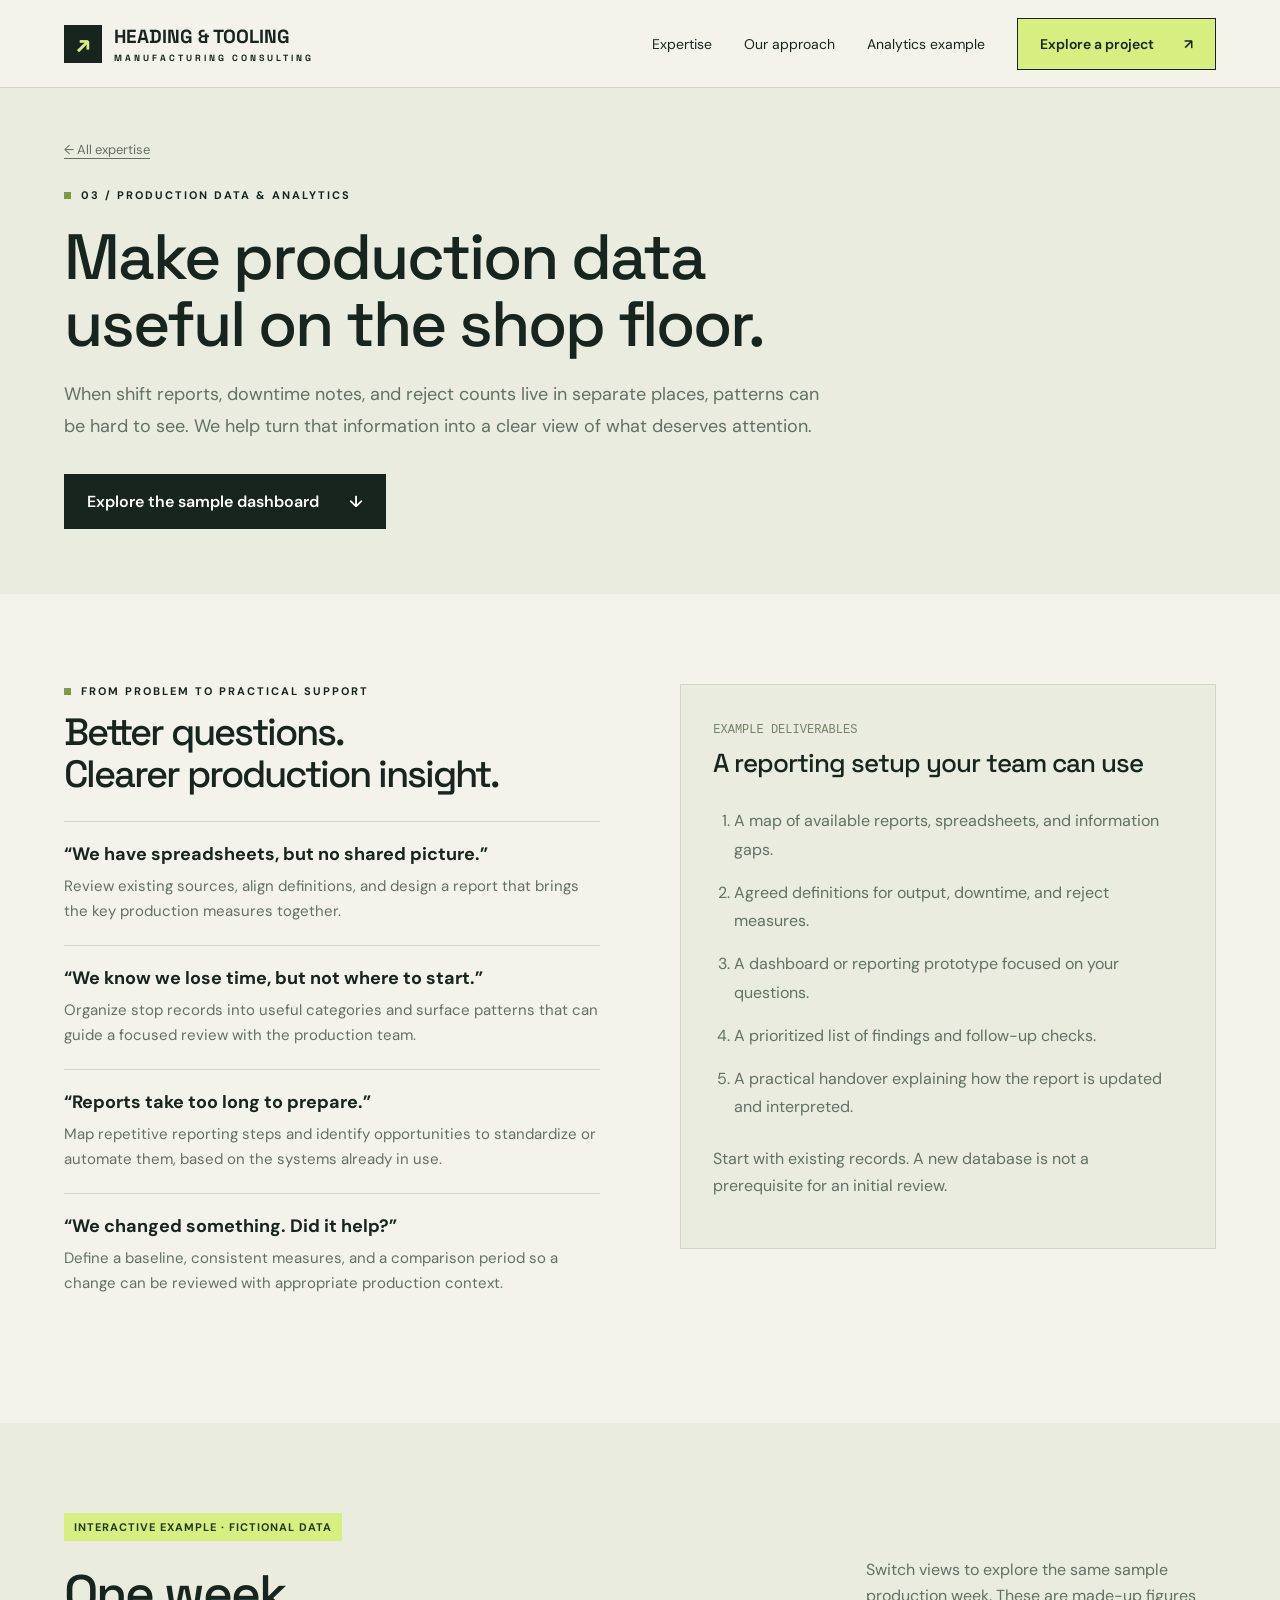
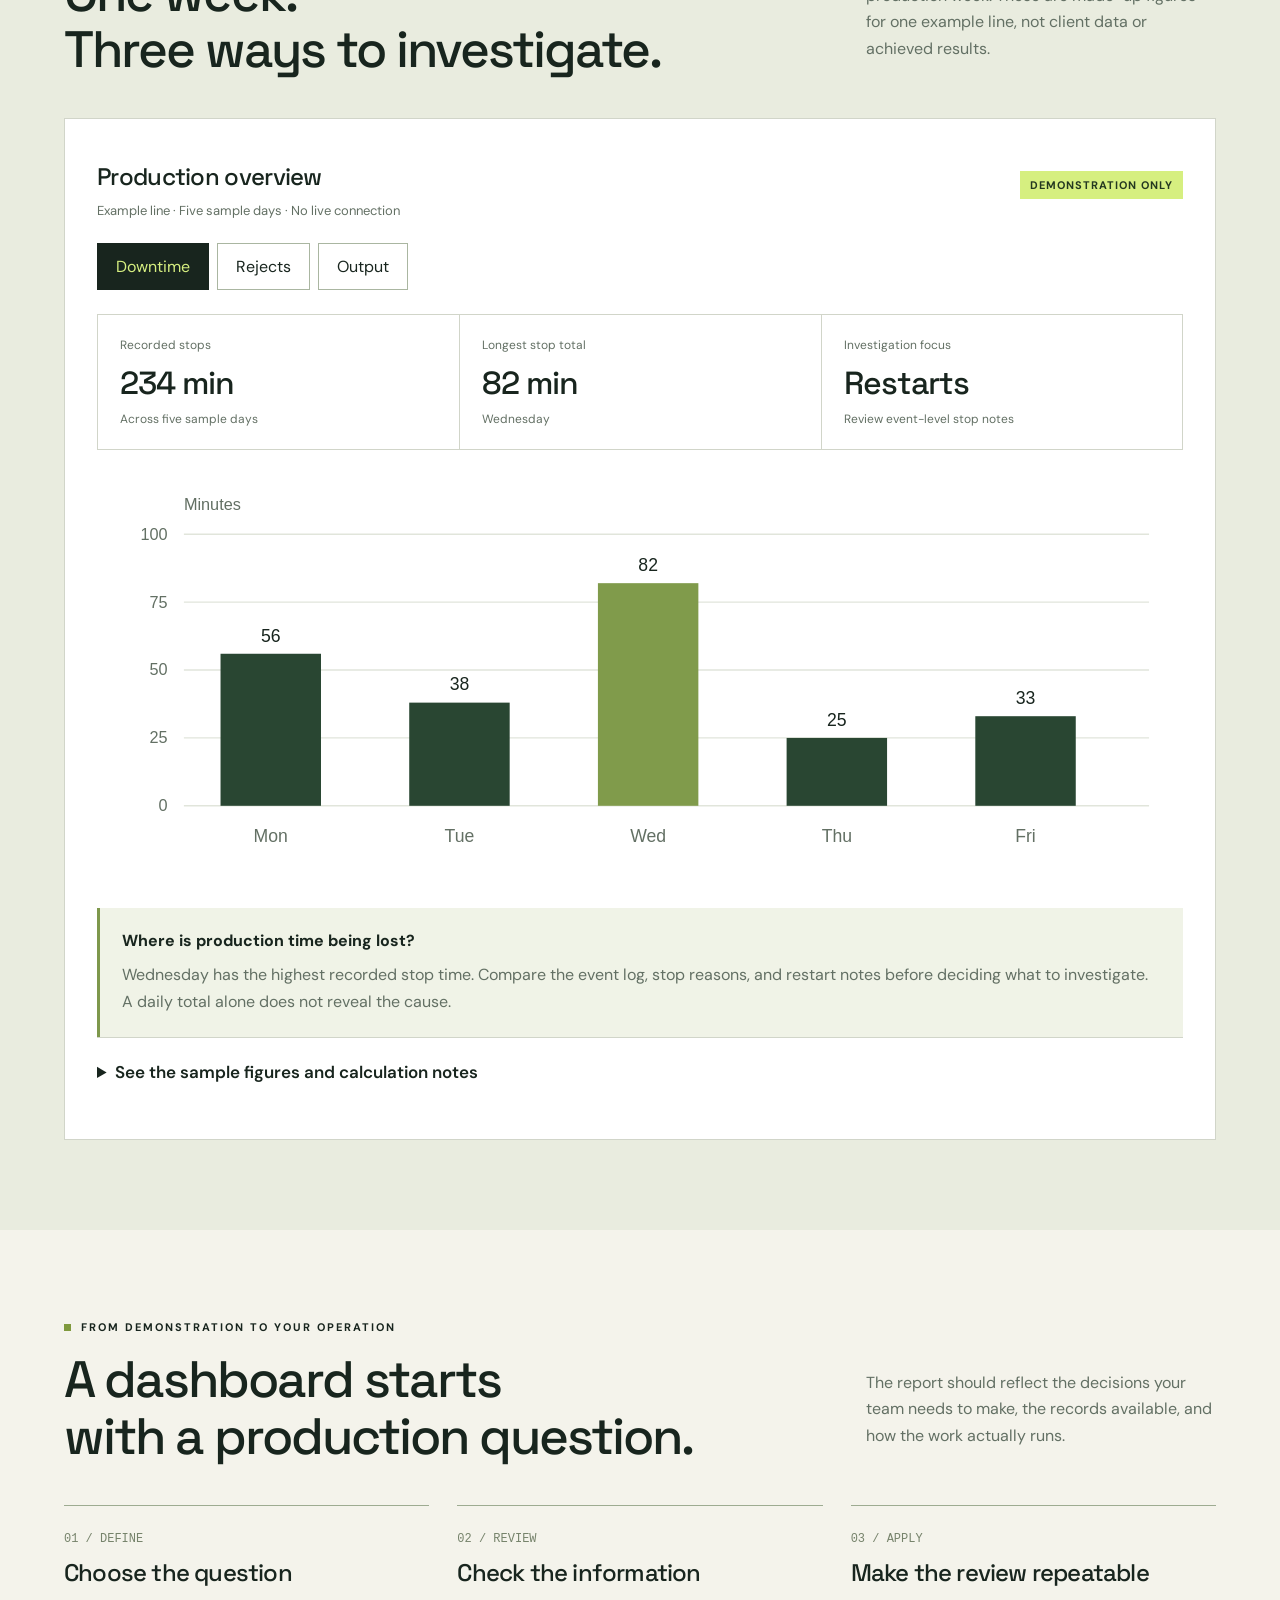
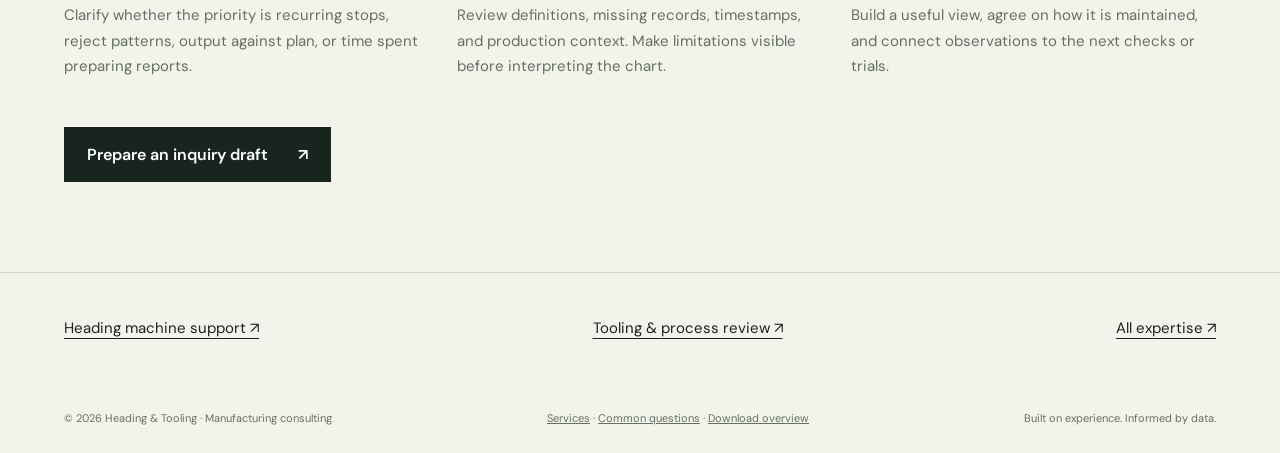
==== data-analytics.html @ 06cad533 "Expand marketing site with service pages and illustrative analytics dashboard" ====
<!doctype html>
<html lang="en"><head><meta charset="utf-8"><meta name="viewport" content="width=device-width, initial-scale=1">
<title>Production data & analytics | Heading &amp; Tooling</title><meta name="description" content="See how downtime, rejects, and production output can become clearer investigation priorities. Explore a fictional interactive dashboard.">
<link rel="canonical" href="https://andmedina.github.io/heading-tooling-consulting/data-analytics.html"><meta property="og:type" content="website"><meta property="og:title" content="Production data & analytics | Heading &amp; Tooling"><meta property="og:description" content="See how downtime, rejects, and production output can become clearer investigation priorities. Explore a fictional interactive dashboard."><meta property="og:url" content="https://andmedina.github.io/heading-tooling-consulting/data-analytics.html"><meta property="og:image" content="https://andmedina.github.io/heading-tooling-consulting/assets/share-card.png"><meta property="og:image:width" content="1200"><meta property="og:image:height" content="630"><meta property="og:image:alt" content="Heading and Tooling: manufacturing consulting for fastener production"><meta name="twitter:card" content="summary_large_image"><meta name="theme-color" content="#18251e"><link rel="icon" type="image/svg+xml" href="assets/favicon.svg"><link rel="stylesheet" href="assets/site.css"></head><body><a class="skip-link" href="#main">Skip to content</a><header><a class="brand" href="index.html" aria-label="Heading and Tooling home"><span class="mark" aria-hidden="true">↗</span><span>HEADING &amp; TOOLING<span style="display:block;font-size:9px;letter-spacing:3px;margin-top:3px">MANUFACTURING CONSULTING</span></span></a><nav aria-label="Main navigation"><a href="index.html#services">Expertise</a><a href="index.html#approach">Our approach</a><a href="data-analytics.html">Analytics example</a><a class="button" href="index.html#contact">Explore a project <span aria-hidden="true">↗</span></a></nav></header><main id="main"><div class="detail-hero"><a class="breadcrumb" href="index.html#services">← All expertise</a><div class="eyebrow">03 / Production data &amp; analytics</div><h1>Make production data<br>useful on the shop floor.</h1><p class="lead">When shift reports, downtime notes, and reject counts live in separate places, patterns can be hard to see. We help turn that information into a clear view of what deserves attention.</p><a class="button dark" href="#dashboard">Explore the sample dashboard <span aria-hidden="true">↓</span></a></div><section><div class="detail-grid"><div><div class="eyebrow">From problem to practical support</div><h2>Better questions.<br>Clearer production insight.</h2><ul class="problem-list"><li><strong>“We have spreadsheets, but no shared picture.”</strong><span>Review existing sources, align definitions, and design a report that brings the key production measures together.</span></li><li><strong>“We know we lose time, but not where to start.”</strong><span>Organize stop records into useful categories and surface patterns that can guide a focused review with the production team.</span></li><li><strong>“Reports take too long to prepare.”</strong><span>Map repetitive reporting steps and identify opportunities to standardize or automate them, based on the systems already in use.</span></li><li><strong>“We changed something. Did it help?”</strong><span>Define a baseline, consistent measures, and a comparison period so a change can be reviewed with appropriate production context.</span></li></ul></div><aside class="deliverable"><span class="num">EXAMPLE DELIVERABLES</span><h3>A reporting setup your team can use</h3><ol><li>A map of available reports, spreadsheets, and information gaps.</li><li>Agreed definitions for output, downtime, and reject measures.</li><li>A dashboard or reporting prototype focused on your questions.</li><li>A prioritized list of findings and follow-up checks.</li><li>A practical handover explaining how the report is updated and interpreted.</li></ol><p class="section-note">Start with existing records. A new database is not a prerequisite for an initial review.</p></aside></div></section><section class="example" id="dashboard"><span class="badge">Interactive example · Fictional data</span><div class="section-top"><div><h2>One week.<br>Three ways to investigate.</h2></div><p>Switch views to explore the same sample production week. These are made-up figures for one example line, not client data or achieved results.</p></div><div class="dashboard"><div class="dashboard-top"><div><h3>Production overview</h3><p>Example line · Five sample days · No live connection</p></div><span class="badge">Demonstration only</span></div><div class="metric-buttons" role="group" aria-label="Choose a production metric"><button id="button-downtime" aria-pressed="true" aria-controls="panel-downtime" data-metric="downtime">Downtime</button><button id="button-quality" aria-pressed="false" aria-controls="panel-quality" data-metric="quality">Rejects</button><button id="button-output" aria-pressed="false" aria-controls="panel-output" data-metric="output">Output</button></div><div id="panel-downtime" class="metric-panel" role="region" aria-labelledby="button-downtime" ><div class="metrics"><div class="metric"><span>Recorded stops</span><strong>234 min</strong><small>Across five sample days</small></div><div class="metric"><span>Longest stop total</span><strong>82 min</strong><small>Wednesday</small></div><div class="metric"><span>Investigation focus</span><strong>Restarts</strong><small>Review event-level stop notes</small></div></div><svg class="chart" viewBox="0 0 800 300" xmlns="http://www.w3.org/2000/svg" role="img" aria-label="Fictional daily downtime: Monday 56, Tuesday 38, Wednesday 82, Thursday 25, Friday 33 minutes."><title>Fictional daily downtime: Monday 56, Tuesday 38, Wednesday 82, Thursday 25, Friday 33 minutes.</title><path d="M64 240H775" stroke="#e1e5db"/><text x="52" y="244" text-anchor="end" font-family="Arial" font-size="12" fill="#637064">0</text><path d="M64 190H775" stroke="#e1e5db"/><text x="52" y="194" text-anchor="end" font-family="Arial" font-size="12" fill="#637064">25</text><path d="M64 140H775" stroke="#e1e5db"/><text x="52" y="144" text-anchor="end" font-family="Arial" font-size="12" fill="#637064">50</text><path d="M64 90H775" stroke="#e1e5db"/><text x="52" y="94" text-anchor="end" font-family="Arial" font-size="12" fill="#637064">75</text><path d="M64 40H775" stroke="#e1e5db"/><text x="52" y="44" text-anchor="end" font-family="Arial" font-size="12" fill="#637064">100</text><rect x="91" y="128.00" width="74" height="112.00" fill="#294632"/><text x="128" y="119.00" text-anchor="middle" font-family="Arial" font-size="13" fill="#18251e">56</text><text x="128" y="267" text-anchor="middle" font-family="Arial" font-size="13" fill="#637064">Mon</text><rect x="230" y="164.00" width="74" height="76.00" fill="#294632"/><text x="267" y="155.00" text-anchor="middle" font-family="Arial" font-size="13" fill="#18251e">38</text><text x="267" y="267" text-anchor="middle" font-family="Arial" font-size="13" fill="#637064">Tue</text><rect x="369" y="76.00" width="74" height="164.00" fill="#809b4b"/><text x="406" y="67.00" text-anchor="middle" font-family="Arial" font-size="13" fill="#18251e">82</text><text x="406" y="267" text-anchor="middle" font-family="Arial" font-size="13" fill="#637064">Wed</text><rect x="508" y="190.00" width="74" height="50.00" fill="#294632"/><text x="545" y="181.00" text-anchor="middle" font-family="Arial" font-size="13" fill="#18251e">25</text><text x="545" y="267" text-anchor="middle" font-family="Arial" font-size="13" fill="#637064">Thu</text><rect x="647" y="174.00" width="74" height="66.00" fill="#294632"/><text x="684" y="165.00" text-anchor="middle" font-family="Arial" font-size="13" fill="#18251e">33</text><text x="684" y="267" text-anchor="middle" font-family="Arial" font-size="13" fill="#637064">Fri</text><text x="64" y="22" font-family="Arial" font-size="12" fill="#637064">Minutes</text></svg><div class="insight"><h4>Where is production time being lost?</h4><p>Wednesday has the highest recorded stop time. Compare the event log, stop reasons, and restart notes before deciding what to investigate. A daily total alone does not reveal the cause.</p></div></div><div id="panel-quality" class="metric-panel" role="region" aria-labelledby="button-quality" hidden><div class="metrics"><div class="metric"><span>Rejected units</span><strong>1,917</strong><small>Out of 108,600 produced</small></div><div class="metric"><span>Overall rejection rate</span><strong>1.77%</strong><small>Rejected units ÷ produced units</small></div><div class="metric"><span>Highest daily rate</span><strong>3.0%</strong><small>Wednesday</small></div></div><svg class="chart" viewBox="0 0 800 300" xmlns="http://www.w3.org/2000/svg" role="img" aria-label="Fictional daily rejection rates: Monday 2.0%, Tuesday 1.5%, Wednesday 3.0%, Thursday 1.0%, Friday 1.5%."><title>Fictional daily rejection rates: Monday 2.0%, Tuesday 1.5%, Wednesday 3.0%, Thursday 1.0%, Friday 1.5%.</title><path d="M64 240H775" stroke="#e1e5db"/><text x="52" y="244" text-anchor="end" font-family="Arial" font-size="12" fill="#637064">0</text><path d="M64 190H775" stroke="#e1e5db"/><text x="52" y="194" text-anchor="end" font-family="Arial" font-size="12" fill="#637064">1</text><path d="M64 140H775" stroke="#e1e5db"/><text x="52" y="144" text-anchor="end" font-family="Arial" font-size="12" fill="#637064">2</text><path d="M64 90H775" stroke="#e1e5db"/><text x="52" y="94" text-anchor="end" font-family="Arial" font-size="12" fill="#637064">3</text><path d="M64 40H775" stroke="#e1e5db"/><text x="52" y="44" text-anchor="end" font-family="Arial" font-size="12" fill="#637064">4</text><rect x="91" y="140.00" width="74" height="100.00" fill="#294632"/><text x="128" y="131.00" text-anchor="middle" font-family="Arial" font-size="13" fill="#18251e">2.0%</text><text x="128" y="267" text-anchor="middle" font-family="Arial" font-size="13" fill="#637064">Mon</text><rect x="230" y="165.11" width="74" height="74.89" fill="#294632"/><text x="267" y="156.11" text-anchor="middle" font-family="Arial" font-size="13" fill="#18251e">1.5%</text><text x="267" y="267" text-anchor="middle" font-family="Arial" font-size="13" fill="#637064">Tue</text><rect x="369" y="90.00" width="74" height="150.00" fill="#809b4b"/><text x="406" y="81.00" text-anchor="middle" font-family="Arial" font-size="13" fill="#18251e">3.0%</text><text x="406" y="267" text-anchor="middle" font-family="Arial" font-size="13" fill="#637064">Wed</text><rect x="508" y="190.00" width="74" height="50.00" fill="#294632"/><text x="545" y="181.00" text-anchor="middle" font-family="Arial" font-size="13" fill="#18251e">1.0%</text><text x="545" y="267" text-anchor="middle" font-family="Arial" font-size="13" fill="#637064">Thu</text><rect x="647" y="164.89" width="74" height="75.11" fill="#294632"/><text x="684" y="155.89" text-anchor="middle" font-family="Arial" font-size="13" fill="#18251e">1.5%</text><text x="684" y="267" text-anchor="middle" font-family="Arial" font-size="13" fill="#637064">Fri</text><text x="64" y="22" font-family="Arial" font-size="12" fill="#637064">%</text></svg><div class="insight"><h4>Which runs need a closer quality review?</h4><p>The highest rejection rate occurs on the same sample day as the longest stops. That is a useful investigation lead, not proof that one caused the other. Check part mix, defect categories, and inspection consistency.</p></div></div><div id="panel-output" class="metric-panel" role="region" aria-labelledby="button-output" hidden><div class="metrics"><div class="metric"><span>Produced units</span><strong>108,600</strong><small>Includes rejected units</small></div><div class="metric"><span>Plan attainment</span><strong>90.5%</strong><small>Against 120,000 planned units</small></div><div class="metric"><span>Gap to plan</span><strong>11,400</strong><small>Units below the sample plan</small></div></div><svg class="chart" viewBox="0 0 800 300" xmlns="http://www.w3.org/2000/svg" role="img" aria-label="Fictional daily production compared with a daily plan of 24000 units."><title>Fictional daily production compared with a daily plan of 24000 units.</title><path d="M64 240H775" stroke="#e1e5db"/><text x="52" y="244" text-anchor="end" font-family="Arial" font-size="12" fill="#637064">0k</text><path d="M64 190H775" stroke="#e1e5db"/><text x="52" y="194" text-anchor="end" font-family="Arial" font-size="12" fill="#637064">7.5k</text><path d="M64 140H775" stroke="#e1e5db"/><text x="52" y="144" text-anchor="end" font-family="Arial" font-size="12" fill="#637064">15k</text><path d="M64 90H775" stroke="#e1e5db"/><text x="52" y="94" text-anchor="end" font-family="Arial" font-size="12" fill="#637064">22.5k</text><path d="M64 40H775" stroke="#e1e5db"/><text x="52" y="44" text-anchor="end" font-family="Arial" font-size="12" fill="#637064">30k</text><rect x="91" y="98.67" width="74" height="141.33" fill="#294632"/><text x="128" y="89.67" text-anchor="middle" font-family="Arial" font-size="13" fill="#18251e">21,200</text><text x="128" y="267" text-anchor="middle" font-family="Arial" font-size="13" fill="#637064">Mon</text><rect x="230" y="92.67" width="74" height="147.33" fill="#294632"/><text x="267" y="83.67" text-anchor="middle" font-family="Arial" font-size="13" fill="#18251e">22,100</text><text x="267" y="267" text-anchor="middle" font-family="Arial" font-size="13" fill="#637064">Tue</text><rect x="369" y="108.00" width="74" height="132.00" fill="#809b4b"/><text x="406" y="99.00" text-anchor="middle" font-family="Arial" font-size="13" fill="#18251e">19,800</text><text x="406" y="267" text-anchor="middle" font-family="Arial" font-size="13" fill="#637064">Wed</text><rect x="508" y="86.67" width="74" height="153.33" fill="#294632"/><text x="545" y="77.67" text-anchor="middle" font-family="Arial" font-size="13" fill="#18251e">23,000</text><text x="545" y="267" text-anchor="middle" font-family="Arial" font-size="13" fill="#637064">Thu</text><rect x="647" y="90.00" width="74" height="150.00" fill="#294632"/><text x="684" y="81.00" text-anchor="middle" font-family="Arial" font-size="13" fill="#18251e">22,500</text><text x="684" y="267" text-anchor="middle" font-family="Arial" font-size="13" fill="#637064">Fri</text><path d="M64 80.0H775" stroke="#8a6c37" stroke-dasharray="6 5" stroke-width="2"/><text x="775" y="72.0" text-anchor="end" font-family="Arial" font-size="12" fill="#765a2b">Daily plan: 24,000</text><text x="64" y="22" font-family="Arial" font-size="12" fill="#637064">Units</text></svg><div class="insight"><h4>How does actual output compare with the plan?</h4><p>Wednesday has the largest gap to the sample daily plan. Review scheduled time, product mix, and downtime together before comparing performance. This is plan attainment, not an OEE calculation.</p></div></div><details><summary>See the sample figures and calculation notes</summary><div class="table-wrap"><table><caption>Fictional production records used in all three views</caption><thead><tr><th scope="col">Day</th><th scope="col">Produced</th><th scope="col">Rejected</th><th scope="col">Stop minutes</th><th scope="col">Planned</th></tr></thead><tbody><tr><th scope="row">Mon</th><td>21,200</td><td>424</td><td>56</td><td>24,000</td></tr><tr><th scope="row">Tue</th><td>22,100</td><td>331</td><td>38</td><td>24,000</td></tr><tr><th scope="row">Wed</th><td>19,800</td><td>594</td><td>82</td><td>24,000</td></tr><tr><th scope="row">Thu</th><td>23,000</td><td>230</td><td>25</td><td>24,000</td></tr><tr><th scope="row">Fri</th><td>22,500</td><td>338</td><td>33</td><td>24,000</td></tr></tbody></table></div><p>Rejection rate = rejected units ÷ produced units. Plan attainment = produced units ÷ planned units. Produced units include rejects; these figures do not represent good-unit output or OEE. Rates are rounded for display. No uploaded files or visitor data are used.</p></details><noscript><p>The dashboard controls require JavaScript. All sample figures remain available in the table above.</p></noscript></div></section><section><div class="section-top"><div><div class="eyebrow">From demonstration to your operation</div><h2>A dashboard starts<br>with a production question.</h2></div><p>The report should reflect the decisions your team needs to make, the records available, and how the work actually runs.</p></div><div class="example-grid"><article><span class="num">01 / DEFINE</span><h3>Choose the question</h3><p>Clarify whether the priority is recurring stops, reject patterns, output against plan, or time spent preparing reports.</p></article><article><span class="num">02 / REVIEW</span><h3>Check the information</h3><p>Review definitions, missing records, timestamps, and production context. Make limitations visible before interpreting the chart.</p></article><article><span class="num">03 / APPLY</span><h3>Make the review repeatable</h3><p>Build a useful view, agree on how it is maintained, and connect observations to the next checks or trials.</p></article></div><a class="button dark" href="index.html#contact">Prepare an inquiry draft <span aria-hidden="true">↗</span></a></section></main><nav class="related" aria-label="Related expertise"><a href="heading-support.html">Heading machine support ↗</a><a href="tooling-review.html">Tooling &amp; process review ↗</a><a href="index.html#services">All expertise ↗</a></nav><footer><span>© 2026 Heading &amp; Tooling · Manufacturing consulting</span><span><a href="index.html#services">Services</a> · <a href="index.html#faq">Common questions</a> · <a href="capabilities.txt" download>Download overview</a></span><span>Built on experience. Informed by data.</span></footer><script>document.querySelectorAll('[data-metric]').forEach(button=>{button.addEventListener('click',()=>{document.querySelectorAll('[data-metric]').forEach(item=>item.setAttribute('aria-pressed',String(item===button)));document.querySelectorAll('.metric-panel').forEach(panel=>{panel.hidden=panel.id!=='panel-'+button.dataset.metric})})});</script></body></html>
---- assets/site.css ----
@import url('https://fonts.googleapis.com/css2?family=DM+Sans:wght@400;500;600;700&family=Space+Grotesk:wght@400;500;600;700&display=swap');
:root{--ink:#18251e;--paper:#f4f3eb;--lime:#d6ef80;--line:#d1d5c9;--muted:#637064}*{box-sizing:border-box}html{scroll-behavior:smooth;scroll-padding-top:95px}body{margin:0;background:var(--paper);color:var(--ink);font:16px 'DM Sans',Arial,sans-serif}a{color:inherit;text-decoration:none}button,input,select,textarea{font:inherit}header{height:88px;border-bottom:1px solid var(--line);display:flex;align-items:center;justify-content:space-between;padding:0 5%;background:var(--paper);position:sticky;top:0;z-index:10}.brand{display:flex;align-items:center;gap:12px;font:700 19px 'Space Grotesk',Arial}.mark{background:var(--ink);color:var(--lime);width:38px;height:38px;display:grid;place-items:center;font-size:24px}nav{display:flex;align-items:center;gap:32px;font-size:14px}.button{display:inline-flex;align-items:center;justify-content:space-between;gap:30px;background:var(--lime);border:1px solid var(--ink);padding:16px 22px;font-weight:600;cursor:pointer}.button.dark{background:var(--ink);color:white}.eyebrow{text-transform:uppercase;font-size:11px;letter-spacing:2px;font-weight:700;display:flex;gap:10px;align-items:center}.eyebrow:before{content:'';width:7px;height:7px;background:#7f993d}main{overflow:hidden}.hero{display:grid;grid-template-columns:1.05fr 1fr;min-height:670px}.intro{padding:74px 8% 60px 9.5%}h1,h2,h3{font-family:'Space Grotesk',Arial;letter-spacing:-2px;font-weight:500}h1{font-size:clamp(48px,5.3vw,82px);line-height:1.04;margin:28px 0}h1 em{font-style:normal;color:#6e845b}.intro p{color:var(--muted);max-width:420px;line-height:1.7;margin:0 0 32px}.hero-art{position:relative;background:#22342b;display:flex;align-items:center;justify-content:center;min-height:560px;overflow:hidden}.hero-art:before{content:'';position:absolute;inset:0;background:linear-gradient(120deg,transparent,#0b1715aa),repeating-linear-gradient(0deg,transparent,transparent 49px,#fff1 50px),repeating-linear-gradient(90deg,transparent,transparent 49px,#fff1 50px)}.technical{width:90%;max-width:600px;position:relative;display:block;height:auto;filter:drop-shadow(8px 18px 12px #0006)}.art-label{position:absolute;left:30px;bottom:30px;color:#c9d7c4;font-size:10px;letter-spacing:1.5px;line-height:1.8}.art-tag{position:absolute;top:30px;right:30px;border:1px solid #738778;color:#d6ef80;padding:9px 13px;font:11px monospace}.strip{display:grid;grid-template-columns:repeat(3,1fr);border-top:1px solid var(--line);border-bottom:1px solid var(--line);padding:25px 5%;gap:24px}.strip div{display:flex;align-items:center;gap:16px;font-size:13px}.strip b{font:500 26px 'Space Grotesk';white-space:nowrap}.strip span{color:var(--muted)}section{padding:90px 5%}.section-top{display:flex;justify-content:space-between;gap:30px;align-items:end;margin-bottom:40px}h2{font-size:clamp(36px,4vw,54px);line-height:1.1;margin:18px 0 0}.section-top p{max-width:350px;color:var(--muted);line-height:1.65}.services{display:grid;grid-template-columns:repeat(3,1fr);border:1px solid var(--line)}.service{padding:32px;min-height:290px}.service+.service{border-left:1px solid var(--line)}.num{font:12px monospace;color:#76836b}.service h3{font-size:26px;letter-spacing:-1px;margin:38px 0 16px}.service p{color:var(--muted);font-size:14px;line-height:1.7}.service small{font-size:11px;text-transform:uppercase;letter-spacing:1px}.process{background:var(--ink);color:var(--paper);display:grid;grid-template-columns:1fr 1.2fr;gap:10%}.process h2{max-width:380px}.process .eyebrow{color:var(--lime)}.steps article{display:grid;grid-template-columns:40px 1fr;border-top:1px solid #506052;padding:24px 0;gap:24px}.steps h3{margin:0 0 8px;font-size:24px;letter-spacing:-.5px}.steps p{color:#b3c0b5;line-height:1.65;font-size:14px;margin:0}.steps .num{color:var(--lime)}.team-grid{display:grid;grid-template-columns:1fr 1fr;gap:26px}.person{border-top:1px solid var(--ink);padding:25px 0;display:grid;grid-template-columns:74px 1fr;gap:24px}.avatar{height:74px;background:#e1e6d5;display:grid;place-items:center;font:26px 'Space Grotesk'}.person h3{font-size:25px;letter-spacing:-.7px;margin:0 0 8px}.person .role{font-size:11px;letter-spacing:1px;text-transform:uppercase;color:#6e845b}.person p{color:var(--muted);line-height:1.7;font-size:14px;max-width:440px}.contact{background:#e5e9da;display:grid;grid-template-columns:1fr 1fr;gap:10%}.contact p{color:var(--muted);line-height:1.7;max-width:380px}.form-grid{display:grid;grid-template-columns:1fr 1fr;gap:20px}label{display:block;font-size:12px;font-weight:600}input,select,textarea{display:block;width:100%;border:0;border-bottom:1px solid #99a68c;background:transparent;border-radius:0;padding:12px 0;color:var(--ink);outline-offset:4px}textarea{min-height:90px;resize:vertical}.full{grid-column:1/-1}form .button{margin-top:22px}#status{font-size:13px;line-height:1.6}footer{padding:28px 5%;display:flex;justify-content:space-between;font-size:11px;color:var(--muted)}.note{font-size:11px!important;color:#64715a!important}.menu{display:none} @media(max-width:760px){header{height:74px}.brand{font-size:16px}nav{gap:14px}nav a:not(.button){display:none}nav .button{padding:12px;font-size:12px}.hero{grid-template-columns:1fr}.intro{padding:48px 6%}.hero-art{min-height:360px}.strip{grid-template-columns:1fr;padding:24px 6%;gap:18px}.strip b{min-width:90px}section{padding:60px 6%}.section-top{display:block}.services{grid-template-columns:1fr}.service{min-height:230px}.service+.service{border-left:0;border-top:1px solid var(--line)}.service h3{margin-top:25px}.process,.contact{grid-template-columns:1fr;gap:40px}.team-grid{grid-template-columns:1fr}footer{gap:20px;line-height:1.6}.person{grid-template-columns:55px 1fr}.avatar{height:55px}.form-grid{gap:15px}h1{font-size:56px}}

:root{color-scheme:light}a:focus-visible,button:focus-visible,summary:focus-visible{outline:3px solid #789343;outline-offset:5px}.skip-link{position:absolute;top:-100px;left:20px;background:var(--ink);color:white;padding:14px;z-index:100}.skip-link:focus{top:10px}.wrap{max-width:1440px;margin:0 auto}.section-top>div{max-width:760px}.service{display:flex;flex-direction:column}.service h3{margin-top:25px}.service p{margin:0 0 16px}.service ul{font-size:14px;color:var(--muted);line-height:1.65;padding-left:18px;margin:0 0 24px}.text-link{font-weight:700;font-size:14px;text-decoration:underline;text-underline-offset:5px;display:inline-block;margin-top:auto;padding-top:14px}.text-link span{display:inline-block;margin-left:12px}.audience{padding:44px 5%;background:#e9ecdf;display:grid;grid-template-columns:1fr 1.4fr;gap:7%;align-items:start}.audience h2{font-size:30px;letter-spacing:-1px;margin-top:12px}.audience p{margin:0;color:var(--muted);line-height:1.75}.pill-row{display:flex;gap:10px;flex-wrap:wrap;margin-top:18px}.pill{border:1px solid #b3bdab;font-size:12px;padding:8px 12px}.section-note{color:var(--muted);line-height:1.7;max-width:720px}.example{background:#e9ecdf}.badge{display:inline-block;background:#d6ef80;color:#243820;padding:7px 10px;font-size:11px;letter-spacing:1px;font-weight:700;text-transform:uppercase}.example-grid{display:grid;grid-template-columns:repeat(3,1fr);gap:28px;margin:32px 0}.example-grid article{border-top:1px solid #9dab91;padding-top:20px}.example-grid h3{font-size:24px;letter-spacing:-.8px;margin:10px 0}.example-grid p{color:var(--muted);font-size:15px;line-height:1.7}.faq-grid{display:grid;grid-template-columns:.8fr 1.2fr;gap:8%}details{border-top:1px solid var(--line);padding:22px 0}details:last-child{border-bottom:1px solid var(--line)}summary{cursor:pointer;font-size:17px;font-weight:600;line-height:1.5;padding-right:12px}details p{line-height:1.75;color:var(--muted);font-size:15px;max-width:680px}.share{background:var(--ink);color:var(--paper);display:flex;align-items:center;justify-content:space-between;gap:40px;padding:55px 5%}.share h2{font-size:36px;margin:12px 0}.share p{color:#b7c6b8;line-height:1.7;max-width:540px}.share .eyebrow{color:var(--lime)}.share-actions{display:flex;gap:14px;flex-wrap:wrap}.share .button{font-size:14px;gap:14px}.share-status{min-height:24px;font-size:13px}.share-url{font-size:12px;word-break:break-all;text-decoration:underline;text-underline-offset:4px}.intro .note{max-width:450px}.detail-hero{padding:50px 5% 65px;background:#e9ecdf}.breadcrumb{display:inline-block;font-size:13px;color:var(--muted);margin-bottom:30px;text-decoration:underline;text-underline-offset:4px}.detail-hero h1{font-size:clamp(40px,5vw,70px);max-width:850px;margin:22px 0}.detail-hero .lead{max-width:760px;font-size:18px;line-height:1.75;color:var(--muted)}.detail-grid{display:grid;grid-template-columns:1fr 1fr;gap:7%}.detail-grid h2{font-size:38px;margin:14px 0 25px}.problem-list{padding:0;list-style:none}.problem-list li{padding:20px 0;border-top:1px solid var(--line)}.problem-list strong{display:block;font-size:18px;margin-bottom:8px}.problem-list span{display:block;color:var(--muted);line-height:1.7;font-size:15px}.deliverable{padding:32px;background:#e9ecdf;border:1px solid var(--line);align-self:start}.deliverable h3{font-size:26px;letter-spacing:-1px;margin:8px 0 20px}.deliverable ol{padding-left:21px;color:var(--muted);line-height:1.8}.deliverable li{padding:7px 0}.diagram{width:100%;display:block;max-height:360px;margin-top:30px}.diagram-caption{color:var(--muted);font-size:13px;line-height:1.6;margin-top:12px}.dashboard{padding:32px;background:#fff;border:1px solid var(--line);margin-top:30px}.dashboard-top{display:flex;justify-content:space-between;align-items:center;gap:20px;flex-wrap:wrap}.dashboard-top h3{font-size:24px;margin:10px 0;letter-spacing:-.7px}.dashboard-top p{font-size:13px;color:var(--muted);margin:0}.metric-buttons{display:flex;gap:8px;flex-wrap:wrap;margin:24px 0}.metric-buttons button{border:1px solid #aab6a1;background:white;padding:12px 18px;cursor:pointer;color:var(--ink)}.metric-buttons button[aria-pressed="true"]{background:var(--ink);color:var(--lime);border-color:var(--ink)}.metrics{display:grid;grid-template-columns:repeat(3,1fr);border:1px solid var(--line);margin:20px 0 30px}.metric{padding:22px}.metric+.metric{border-left:1px solid var(--line)}.metric span{display:block;color:var(--muted);font-size:12px;margin-bottom:10px}.metric strong{display:block;font:500 32px 'Space Grotesk',Arial;letter-spacing:-1px}.metric small{display:block;font-size:12px;color:var(--muted);margin-top:8px}.chart{width:100%;height:auto;display:block}.insight{background:#f0f3e7;padding:22px;margin-top:20px;border-left:3px solid #7e984c}.insight h4{margin:0 0 10px}.insight p{line-height:1.7;color:var(--muted);margin:0}.table-wrap{overflow:auto;margin-top:24px}table{border-collapse:collapse;width:100%;font-size:13px;text-align:left}th,td{border-bottom:1px solid var(--line);padding:12px;white-space:nowrap}th{font-weight:600;background:#f4f5ef}.table-wrap caption{text-align:left;padding:0 0 12px;color:var(--muted)}[hidden]{display:none!important}.related{padding:45px 5%;display:flex;justify-content:space-between;gap:24px;flex-wrap:wrap;border-top:1px solid var(--line)}.related a{font-size:15px;text-decoration:underline;text-underline-offset:5px}footer{flex-wrap:wrap;gap:16px}footer a{text-decoration:underline}.contact .note{max-width:440px}.art-tag{max-width:calc(100% - 48px);box-sizing:border-box}.detail-hero .button{margin-top:14px} .section-top h2{max-width:800px}
@media(max-width:1050px){nav{gap:18px}.service{padding:24px}.hero{min-height:600px}.intro{padding-top:55px}h1{font-size:60px}.section-top{align-items:start}.service h3{font-size:24px}.person h3{font-size:23px}}
@media(max-width:760px){.audience,.faq-grid,.detail-grid{grid-template-columns:1fr;gap:28px}.example-grid{grid-template-columns:1fr;gap:12px}.share{display:block}.share-actions{margin-top:25px}.detail-hero{padding:30px 6% 44px}.detail-hero h1{font-size:43px}.detail-grid h2{font-size:34px}.dashboard{padding:20px 14px}.metrics{grid-template-columns:1fr}.metric{padding:16px 20px}.metric+.metric{border-left:0;border-top:1px solid var(--line)}.metric strong{font-size:30px}.metric-buttons button{flex:1;padding:12px 9px;font-size:13px}.share h2{font-size:32px}.audience{padding:35px 6%}.detail-hero .lead{font-size:16px}.intro{padding:44px 6%}h1{font-size:clamp(40px,9vw,56px)}.hero-art{min-height:365px}.art-tag{font-size:9px;right:20px;top:22px}.art-label{left:22px;bottom:22px;font-size:9px}.services .service{min-height:0}.section-top p{max-width:100%}.strip b{min-width:100px}.form-grid{grid-template-columns:1fr}.person{gap:16px}.brand{font-size:14px}nav .button{font-size:11px;padding:11px}.share .button{width:100%;justify-content:center}section{padding:58px 6%}}
@media(prefers-reduced-motion:reduce){html{scroll-behavior:auto}}
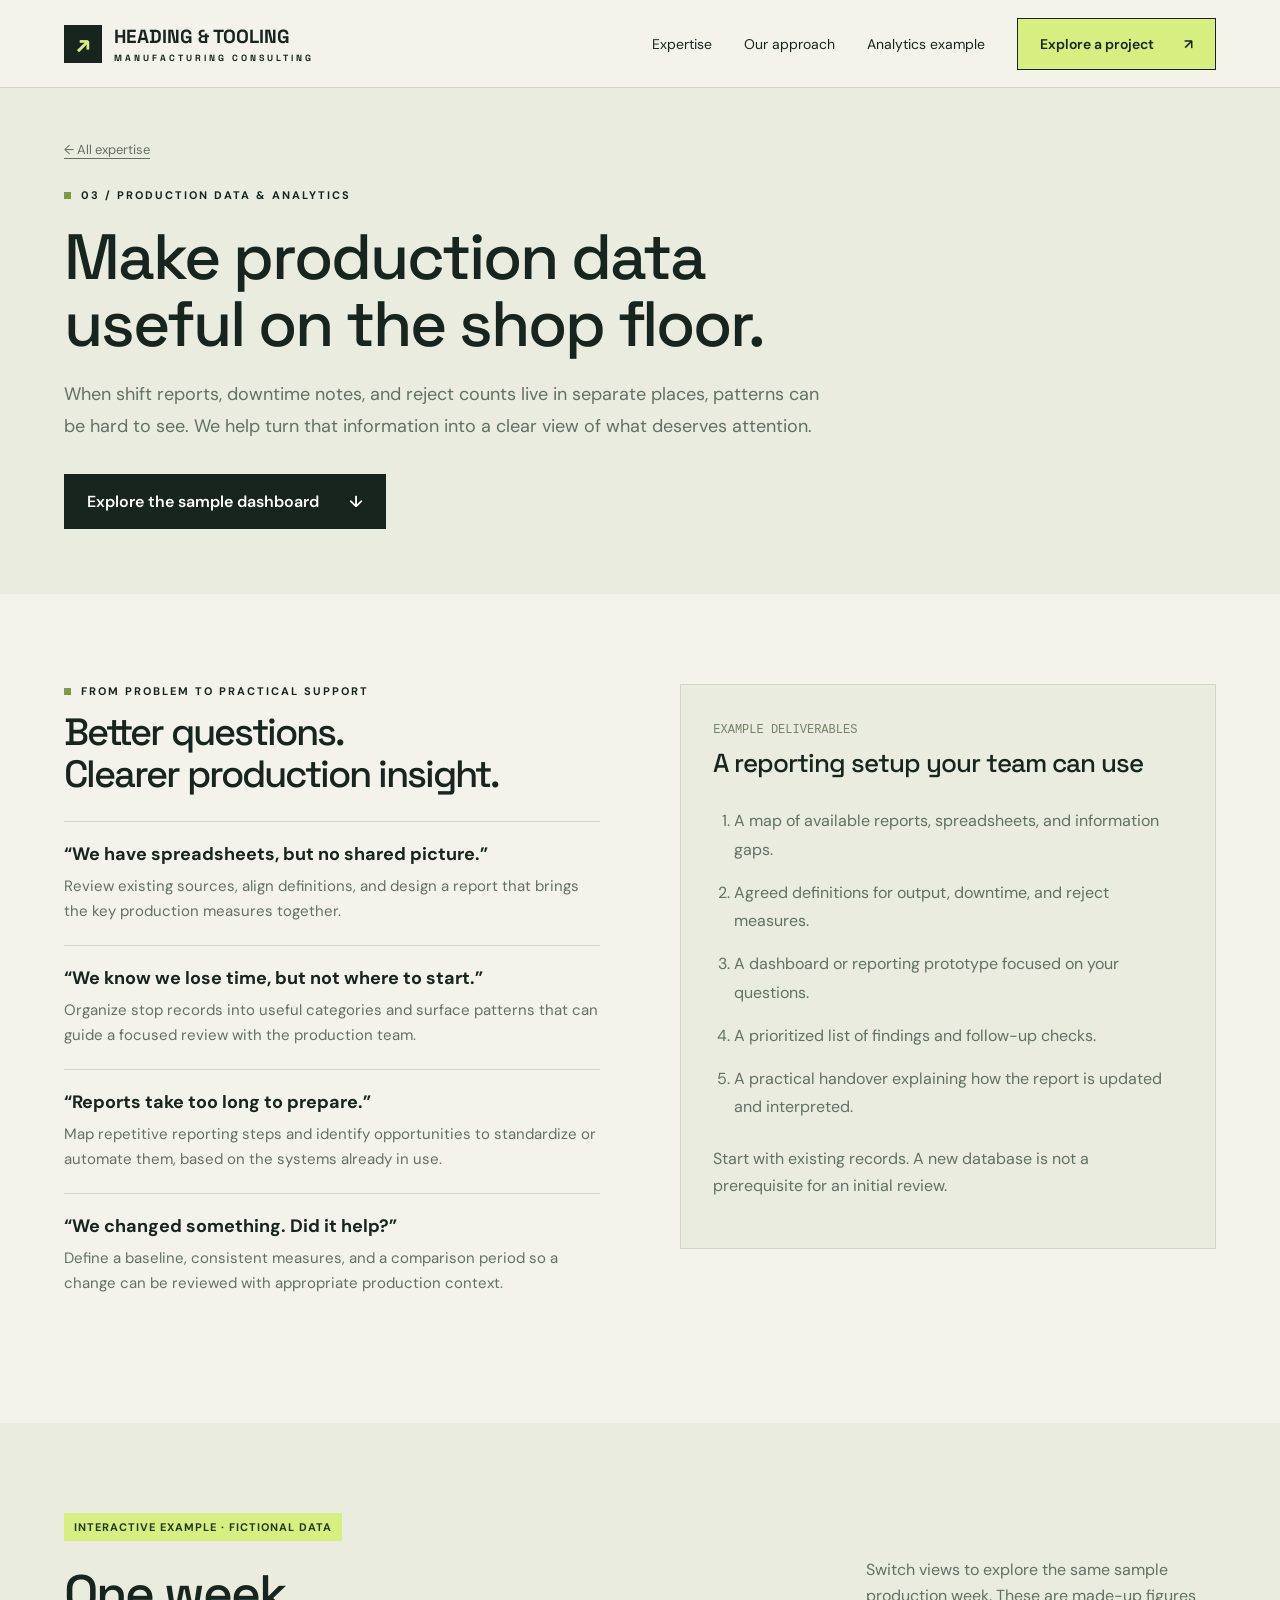
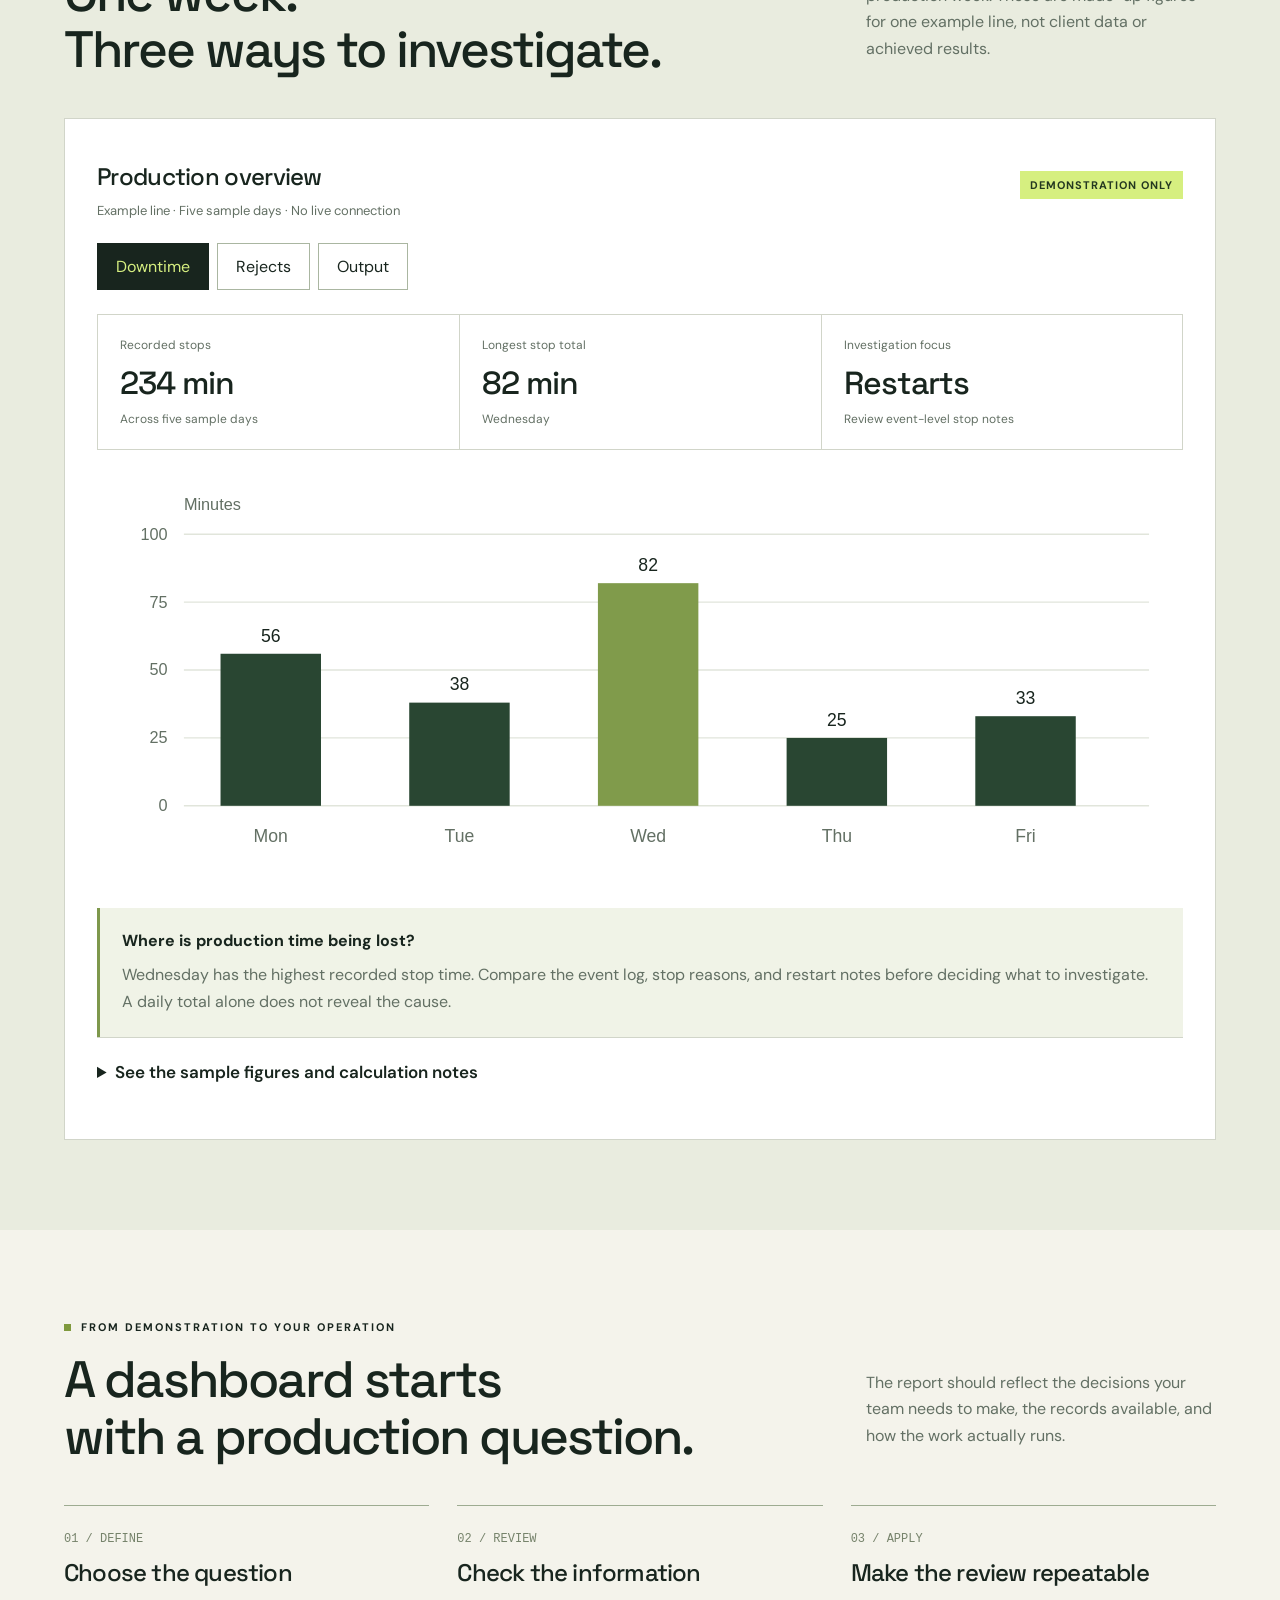
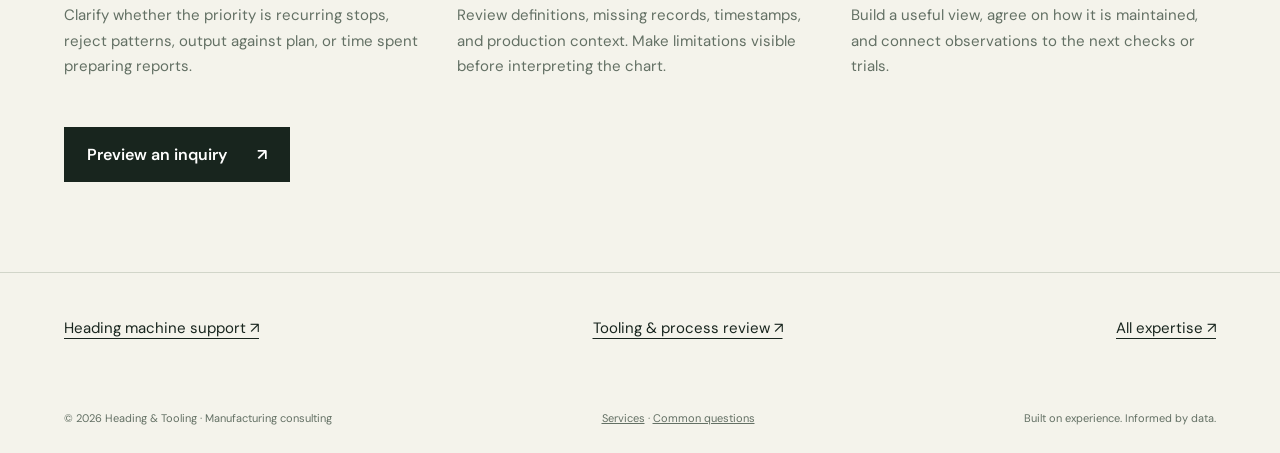
==== commit e42e3dd7: "Remove website downloads and preview inquiries on the page" ====
--- a/data-analytics.html
+++ b/data-analytics.html
@@ -1,4 +1,4 @@
 <!doctype html>
 <html lang="en"><head><meta charset="utf-8"><meta name="viewport" content="width=device-width, initial-scale=1">
 <title>Production data & analytics | Heading &amp; Tooling</title><meta name="description" content="See how downtime, rejects, and production output can become clearer investigation priorities. Explore a fictional interactive dashboard.">
-<link rel="canonical" href="https://andmedina.github.io/heading-tooling-consulting/data-analytics.html"><meta property="og:type" content="website"><meta property="og:title" content="Production data & analytics | Heading &amp; Tooling"><meta property="og:description" content="See how downtime, rejects, and production output can become clearer investigation priorities. Explore a fictional interactive dashboard."><meta property="og:url" content="https://andmedina.github.io/heading-tooling-consulting/data-analytics.html"><meta property="og:image" content="https://andmedina.github.io/heading-tooling-consulting/assets/share-card.png"><meta property="og:image:width" content="1200"><meta property="og:image:height" content="630"><meta property="og:image:alt" content="Heading and Tooling: manufacturing consulting for fastener production"><meta name="twitter:card" content="summary_large_image"><meta name="theme-color" content="#18251e"><link rel="icon" type="image/svg+xml" href="assets/favicon.svg"><link rel="stylesheet" href="assets/site.css"></head><body><a class="skip-link" href="#main">Skip to content</a><header><a class="brand" href="index.html" aria-label="Heading and Tooling home"><span class="mark" aria-hidden="true">↗</span><span>HEADING &amp; TOOLING<span style="display:block;font-size:9px;letter-spacing:3px;margin-top:3px">MANUFACTURING CONSULTING</span></span></a><nav aria-label="Main navigation"><a href="index.html#services">Expertise</a><a href="index.html#approach">Our approach</a><a href="data-analytics.html">Analytics example</a><a class="button" href="index.html#contact">Explore a project <span aria-hidden="true">↗</span></a></nav></header><main id="main"><div class="detail-hero"><a class="breadcrumb" href="index.html#services">← All expertise</a><div class="eyebrow">03 / Production data &amp; analytics</div><h1>Make production data<br>useful on the shop floor.</h1><p class="lead">When shift reports, downtime notes, and reject counts live in separate places, patterns can be hard to see. We help turn that information into a clear view of what deserves attention.</p><a class="button dark" href="#dashboard">Explore the sample dashboard <span aria-hidden="true">↓</span></a></div><section><div class="detail-grid"><div><div class="eyebrow">From problem to practical support</div><h2>Better questions.<br>Clearer production insight.</h2><ul class="problem-list"><li><strong>“We have spreadsheets, but no shared picture.”</strong><span>Review existing sources, align definitions, and design a report that brings the key production measures together.</span></li><li><strong>“We know we lose time, but not where to start.”</strong><span>Organize stop records into useful categories and surface patterns that can guide a focused review with the production team.</span></li><li><strong>“Reports take too long to prepare.”</strong><span>Map repetitive reporting steps and identify opportunities to standardize or automate them, based on the systems already in use.</span></li><li><strong>“We changed something. Did it help?”</strong><span>Define a baseline, consistent measures, and a comparison period so a change can be reviewed with appropriate production context.</span></li></ul></div><aside class="deliverable"><span class="num">EXAMPLE DELIVERABLES</span><h3>A reporting setup your team can use</h3><ol><li>A map of available reports, spreadsheets, and information gaps.</li><li>Agreed definitions for output, downtime, and reject measures.</li><li>A dashboard or reporting prototype focused on your questions.</li><li>A prioritized list of findings and follow-up checks.</li><li>A practical handover explaining how the report is updated and interpreted.</li></ol><p class="section-note">Start with existing records. A new database is not a prerequisite for an initial review.</p></aside></div></section><section class="example" id="dashboard"><span class="badge">Interactive example · Fictional data</span><div class="section-top"><div><h2>One week.<br>Three ways to investigate.</h2></div><p>Switch views to explore the same sample production week. These are made-up figures for one example line, not client data or achieved results.</p></div><div class="dashboard"><div class="dashboard-top"><div><h3>Production overview</h3><p>Example line · Five sample days · No live connection</p></div><span class="badge">Demonstration only</span></div><div class="metric-buttons" role="group" aria-label="Choose a production metric"><button id="button-downtime" aria-pressed="true" aria-controls="panel-downtime" data-metric="downtime">Downtime</button><button id="button-quality" aria-pressed="false" aria-controls="panel-quality" data-metric="quality">Rejects</button><button id="button-output" aria-pressed="false" aria-controls="panel-output" data-metric="output">Output</button></div><div id="panel-downtime" class="metric-panel" role="region" aria-labelledby="button-downtime" ><div class="metrics"><div class="metric"><span>Recorded stops</span><strong>234 min</strong><small>Across five sample days</small></div><div class="metric"><span>Longest stop total</span><strong>82 min</strong><small>Wednesday</small></div><div class="metric"><span>Investigation focus</span><strong>Restarts</strong><small>Review event-level stop notes</small></div></div><svg class="chart" viewBox="0 0 800 300" xmlns="http://www.w3.org/2000/svg" role="img" aria-label="Fictional daily downtime: Monday 56, Tuesday 38, Wednesday 82, Thursday 25, Friday 33 minutes."><title>Fictional daily downtime: Monday 56, Tuesday 38, Wednesday 82, Thursday 25, Friday 33 minutes.</title><path d="M64 240H775" stroke="#e1e5db"/><text x="52" y="244" text-anchor="end" font-family="Arial" font-size="12" fill="#637064">0</text><path d="M64 190H775" stroke="#e1e5db"/><text x="52" y="194" text-anchor="end" font-family="Arial" font-size="12" fill="#637064">25</text><path d="M64 140H775" stroke="#e1e5db"/><text x="52" y="144" text-anchor="end" font-family="Arial" font-size="12" fill="#637064">50</text><path d="M64 90H775" stroke="#e1e5db"/><text x="52" y="94" text-anchor="end" font-family="Arial" font-size="12" fill="#637064">75</text><path d="M64 40H775" stroke="#e1e5db"/><text x="52" y="44" text-anchor="end" font-family="Arial" font-size="12" fill="#637064">100</text><rect x="91" y="128.00" width="74" height="112.00" fill="#294632"/><text x="128" y="119.00" text-anchor="middle" font-family="Arial" font-size="13" fill="#18251e">56</text><text x="128" y="267" text-anchor="middle" font-family="Arial" font-size="13" fill="#637064">Mon</text><rect x="230" y="164.00" width="74" height="76.00" fill="#294632"/><text x="267" y="155.00" text-anchor="middle" font-family="Arial" font-size="13" fill="#18251e">38</text><text x="267" y="267" text-anchor="middle" font-family="Arial" font-size="13" fill="#637064">Tue</text><rect x="369" y="76.00" width="74" height="164.00" fill="#809b4b"/><text x="406" y="67.00" text-anchor="middle" font-family="Arial" font-size="13" fill="#18251e">82</text><text x="406" y="267" text-anchor="middle" font-family="Arial" font-size="13" fill="#637064">Wed</text><rect x="508" y="190.00" width="74" height="50.00" fill="#294632"/><text x="545" y="181.00" text-anchor="middle" font-family="Arial" font-size="13" fill="#18251e">25</text><text x="545" y="267" text-anchor="middle" font-family="Arial" font-size="13" fill="#637064">Thu</text><rect x="647" y="174.00" width="74" height="66.00" fill="#294632"/><text x="684" y="165.00" text-anchor="middle" font-family="Arial" font-size="13" fill="#18251e">33</text><text x="684" y="267" text-anchor="middle" font-family="Arial" font-size="13" fill="#637064">Fri</text><text x="64" y="22" font-family="Arial" font-size="12" fill="#637064">Minutes</text></svg><div class="insight"><h4>Where is production time being lost?</h4><p>Wednesday has the highest recorded stop time. Compare the event log, stop reasons, and restart notes before deciding what to investigate. A daily total alone does not reveal the cause.</p></div></div><div id="panel-quality" class="metric-panel" role="region" aria-labelledby="button-quality" hidden><div class="metrics"><div class="metric"><span>Rejected units</span><strong>1,917</strong><small>Out of 108,600 produced</small></div><div class="metric"><span>Overall rejection rate</span><strong>1.77%</strong><small>Rejected units ÷ produced units</small></div><div class="metric"><span>Highest daily rate</span><strong>3.0%</strong><small>Wednesday</small></div></div><svg class="chart" viewBox="0 0 800 300" xmlns="http://www.w3.org/2000/svg" role="img" aria-label="Fictional daily rejection rates: Monday 2.0%, Tuesday 1.5%, Wednesday 3.0%, Thursday 1.0%, Friday 1.5%."><title>Fictional daily rejection rates: Monday 2.0%, Tuesday 1.5%, Wednesday 3.0%, Thursday 1.0%, Friday 1.5%.</title><path d="M64 240H775" stroke="#e1e5db"/><text x="52" y="244" text-anchor="end" font-family="Arial" font-size="12" fill="#637064">0</text><path d="M64 190H775" stroke="#e1e5db"/><text x="52" y="194" text-anchor="end" font-family="Arial" font-size="12" fill="#637064">1</text><path d="M64 140H775" stroke="#e1e5db"/><text x="52" y="144" text-anchor="end" font-family="Arial" font-size="12" fill="#637064">2</text><path d="M64 90H775" stroke="#e1e5db"/><text x="52" y="94" text-anchor="end" font-family="Arial" font-size="12" fill="#637064">3</text><path d="M64 40H775" stroke="#e1e5db"/><text x="52" y="44" text-anchor="end" font-family="Arial" font-size="12" fill="#637064">4</text><rect x="91" y="140.00" width="74" height="100.00" fill="#294632"/><text x="128" y="131.00" text-anchor="middle" font-family="Arial" font-size="13" fill="#18251e">2.0%</text><text x="128" y="267" text-anchor="middle" font-family="Arial" font-size="13" fill="#637064">Mon</text><rect x="230" y="165.11" width="74" height="74.89" fill="#294632"/><text x="267" y="156.11" text-anchor="middle" font-family="Arial" font-size="13" fill="#18251e">1.5%</text><text x="267" y="267" text-anchor="middle" font-family="Arial" font-size="13" fill="#637064">Tue</text><rect x="369" y="90.00" width="74" height="150.00" fill="#809b4b"/><text x="406" y="81.00" text-anchor="middle" font-family="Arial" font-size="13" fill="#18251e">3.0%</text><text x="406" y="267" text-anchor="middle" font-family="Arial" font-size="13" fill="#637064">Wed</text><rect x="508" y="190.00" width="74" height="50.00" fill="#294632"/><text x="545" y="181.00" text-anchor="middle" font-family="Arial" font-size="13" fill="#18251e">1.0%</text><text x="545" y="267" text-anchor="middle" font-family="Arial" font-size="13" fill="#637064">Thu</text><rect x="647" y="164.89" width="74" height="75.11" fill="#294632"/><text x="684" y="155.89" text-anchor="middle" font-family="Arial" font-size="13" fill="#18251e">1.5%</text><text x="684" y="267" text-anchor="middle" font-family="Arial" font-size="13" fill="#637064">Fri</text><text x="64" y="22" font-family="Arial" font-size="12" fill="#637064">%</text></svg><div class="insight"><h4>Which runs need a closer quality review?</h4><p>The highest rejection rate occurs on the same sample day as the longest stops. That is a useful investigation lead, not proof that one caused the other. Check part mix, defect categories, and inspection consistency.</p></div></div><div id="panel-output" class="metric-panel" role="region" aria-labelledby="button-output" hidden><div class="metrics"><div class="metric"><span>Produced units</span><strong>108,600</strong><small>Includes rejected units</small></div><div class="metric"><span>Plan attainment</span><strong>90.5%</strong><small>Against 120,000 planned units</small></div><div class="metric"><span>Gap to plan</span><strong>11,400</strong><small>Units below the sample plan</small></div></div><svg class="chart" viewBox="0 0 800 300" xmlns="http://www.w3.org/2000/svg" role="img" aria-label="Fictional daily production compared with a daily plan of 24000 units."><title>Fictional daily production compared with a daily plan of 24000 units.</title><path d="M64 240H775" stroke="#e1e5db"/><text x="52" y="244" text-anchor="end" font-family="Arial" font-size="12" fill="#637064">0k</text><path d="M64 190H775" stroke="#e1e5db"/><text x="52" y="194" text-anchor="end" font-family="Arial" font-size="12" fill="#637064">7.5k</text><path d="M64 140H775" stroke="#e1e5db"/><text x="52" y="144" text-anchor="end" font-family="Arial" font-size="12" fill="#637064">15k</text><path d="M64 90H775" stroke="#e1e5db"/><text x="52" y="94" text-anchor="end" font-family="Arial" font-size="12" fill="#637064">22.5k</text><path d="M64 40H775" stroke="#e1e5db"/><text x="52" y="44" text-anchor="end" font-family="Arial" font-size="12" fill="#637064">30k</text><rect x="91" y="98.67" width="74" height="141.33" fill="#294632"/><text x="128" y="89.67" text-anchor="middle" font-family="Arial" font-size="13" fill="#18251e">21,200</text><text x="128" y="267" text-anchor="middle" font-family="Arial" font-size="13" fill="#637064">Mon</text><rect x="230" y="92.67" width="74" height="147.33" fill="#294632"/><text x="267" y="83.67" text-anchor="middle" font-family="Arial" font-size="13" fill="#18251e">22,100</text><text x="267" y="267" text-anchor="middle" font-family="Arial" font-size="13" fill="#637064">Tue</text><rect x="369" y="108.00" width="74" height="132.00" fill="#809b4b"/><text x="406" y="99.00" text-anchor="middle" font-family="Arial" font-size="13" fill="#18251e">19,800</text><text x="406" y="267" text-anchor="middle" font-family="Arial" font-size="13" fill="#637064">Wed</text><rect x="508" y="86.67" width="74" height="153.33" fill="#294632"/><text x="545" y="77.67" text-anchor="middle" font-family="Arial" font-size="13" fill="#18251e">23,000</text><text x="545" y="267" text-anchor="middle" font-family="Arial" font-size="13" fill="#637064">Thu</text><rect x="647" y="90.00" width="74" height="150.00" fill="#294632"/><text x="684" y="81.00" text-anchor="middle" font-family="Arial" font-size="13" fill="#18251e">22,500</text><text x="684" y="267" text-anchor="middle" font-family="Arial" font-size="13" fill="#637064">Fri</text><path d="M64 80.0H775" stroke="#8a6c37" stroke-dasharray="6 5" stroke-width="2"/><text x="775" y="72.0" text-anchor="end" font-family="Arial" font-size="12" fill="#765a2b">Daily plan: 24,000</text><text x="64" y="22" font-family="Arial" font-size="12" fill="#637064">Units</text></svg><div class="insight"><h4>How does actual output compare with the plan?</h4><p>Wednesday has the largest gap to the sample daily plan. Review scheduled time, product mix, and downtime together before comparing performance. This is plan attainment, not an OEE calculation.</p></div></div><details><summary>See the sample figures and calculation notes</summary><div class="table-wrap"><table><caption>Fictional production records used in all three views</caption><thead><tr><th scope="col">Day</th><th scope="col">Produced</th><th scope="col">Rejected</th><th scope="col">Stop minutes</th><th scope="col">Planned</th></tr></thead><tbody><tr><th scope="row">Mon</th><td>21,200</td><td>424</td><td>56</td><td>24,000</td></tr><tr><th scope="row">Tue</th><td>22,100</td><td>331</td><td>38</td><td>24,000</td></tr><tr><th scope="row">Wed</th><td>19,800</td><td>594</td><td>82</td><td>24,000</td></tr><tr><th scope="row">Thu</th><td>23,000</td><td>230</td><td>25</td><td>24,000</td></tr><tr><th scope="row">Fri</th><td>22,500</td><td>338</td><td>33</td><td>24,000</td></tr></tbody></table></div><p>Rejection rate = rejected units ÷ produced units. Plan attainment = produced units ÷ planned units. Produced units include rejects; these figures do not represent good-unit output or OEE. Rates are rounded for display. No uploaded files or visitor data are used.</p></details><noscript><p>The dashboard controls require JavaScript. All sample figures remain available in the table above.</p></noscript></div></section><section><div class="section-top"><div><div class="eyebrow">From demonstration to your operation</div><h2>A dashboard starts<br>with a production question.</h2></div><p>The report should reflect the decisions your team needs to make, the records available, and how the work actually runs.</p></div><div class="example-grid"><article><span class="num">01 / DEFINE</span><h3>Choose the question</h3><p>Clarify whether the priority is recurring stops, reject patterns, output against plan, or time spent preparing reports.</p></article><article><span class="num">02 / REVIEW</span><h3>Check the information</h3><p>Review definitions, missing records, timestamps, and production context. Make limitations visible before interpreting the chart.</p></article><article><span class="num">03 / APPLY</span><h3>Make the review repeatable</h3><p>Build a useful view, agree on how it is maintained, and connect observations to the next checks or trials.</p></article></div><a class="button dark" href="index.html#contact">Prepare an inquiry draft <span aria-hidden="true">↗</span></a></section></main><nav class="related" aria-label="Related expertise"><a href="heading-support.html">Heading machine support ↗</a><a href="tooling-review.html">Tooling &amp; process review ↗</a><a href="index.html#services">All expertise ↗</a></nav><footer><span>© 2026 Heading &amp; Tooling · Manufacturing consulting</span><span><a href="index.html#services">Services</a> · <a href="index.html#faq">Common questions</a> · <a href="capabilities.txt" download>Download overview</a></span><span>Built on experience. Informed by data.</span></footer><script>document.querySelectorAll('[data-metric]').forEach(button=>{button.addEventListener('click',()=>{document.querySelectorAll('[data-metric]').forEach(item=>item.setAttribute('aria-pressed',String(item===button)));document.querySelectorAll('.metric-panel').forEach(panel=>{panel.hidden=panel.id!=='panel-'+button.dataset.metric})})});</script></body></html>+<link rel="canonical" href="https://andmedina.github.io/heading-tooling-consulting/data-analytics.html"><meta property="og:type" content="website"><meta property="og:title" content="Production data & analytics | Heading &amp; Tooling"><meta property="og:description" content="See how downtime, rejects, and production output can become clearer investigation priorities. Explore a fictional interactive dashboard."><meta property="og:url" content="https://andmedina.github.io/heading-tooling-consulting/data-analytics.html"><meta property="og:image" content="https://andmedina.github.io/heading-tooling-consulting/assets/share-card.png"><meta property="og:image:width" content="1200"><meta property="og:image:height" content="630"><meta property="og:image:alt" content="Heading and Tooling: manufacturing consulting for fastener production"><meta name="twitter:card" content="summary_large_image"><meta name="theme-color" content="#18251e"><link rel="icon" type="image/svg+xml" href="assets/favicon.svg"><link rel="stylesheet" href="assets/site.css"></head><body><a class="skip-link" href="#main">Skip to content</a><header><a class="brand" href="index.html" aria-label="Heading and Tooling home"><span class="mark" aria-hidden="true">↗</span><span>HEADING &amp; TOOLING<span style="display:block;font-size:9px;letter-spacing:3px;margin-top:3px">MANUFACTURING CONSULTING</span></span></a><nav aria-label="Main navigation"><a href="index.html#services">Expertise</a><a href="index.html#approach">Our approach</a><a href="data-analytics.html">Analytics example</a><a class="button" href="index.html#contact">Explore a project <span aria-hidden="true">↗</span></a></nav></header><main id="main"><div class="detail-hero"><a class="breadcrumb" href="index.html#services">← All expertise</a><div class="eyebrow">03 / Production data &amp; analytics</div><h1>Make production data<br>useful on the shop floor.</h1><p class="lead">When shift reports, downtime notes, and reject counts live in separate places, patterns can be hard to see. We help turn that information into a clear view of what deserves attention.</p><a class="button dark" href="#dashboard">Explore the sample dashboard <span aria-hidden="true">↓</span></a></div><section><div class="detail-grid"><div><div class="eyebrow">From problem to practical support</div><h2>Better questions.<br>Clearer production insight.</h2><ul class="problem-list"><li><strong>“We have spreadsheets, but no shared picture.”</strong><span>Review existing sources, align definitions, and design a report that brings the key production measures together.</span></li><li><strong>“We know we lose time, but not where to start.”</strong><span>Organize stop records into useful categories and surface patterns that can guide a focused review with the production team.</span></li><li><strong>“Reports take too long to prepare.”</strong><span>Map repetitive reporting steps and identify opportunities to standardize or automate them, based on the systems already in use.</span></li><li><strong>“We changed something. Did it help?”</strong><span>Define a baseline, consistent measures, and a comparison period so a change can be reviewed with appropriate production context.</span></li></ul></div><aside class="deliverable"><span class="num">EXAMPLE DELIVERABLES</span><h3>A reporting setup your team can use</h3><ol><li>A map of available reports, spreadsheets, and information gaps.</li><li>Agreed definitions for output, downtime, and reject measures.</li><li>A dashboard or reporting prototype focused on your questions.</li><li>A prioritized list of findings and follow-up checks.</li><li>A practical handover explaining how the report is updated and interpreted.</li></ol><p class="section-note">Start with existing records. A new database is not a prerequisite for an initial review.</p></aside></div></section><section class="example" id="dashboard"><span class="badge">Interactive example · Fictional data</span><div class="section-top"><div><h2>One week.<br>Three ways to investigate.</h2></div><p>Switch views to explore the same sample production week. These are made-up figures for one example line, not client data or achieved results.</p></div><div class="dashboard"><div class="dashboard-top"><div><h3>Production overview</h3><p>Example line · Five sample days · No live connection</p></div><span class="badge">Demonstration only</span></div><div class="metric-buttons" role="group" aria-label="Choose a production metric"><button id="button-downtime" aria-pressed="true" aria-controls="panel-downtime" data-metric="downtime">Downtime</button><button id="button-quality" aria-pressed="false" aria-controls="panel-quality" data-metric="quality">Rejects</button><button id="button-output" aria-pressed="false" aria-controls="panel-output" data-metric="output">Output</button></div><div id="panel-downtime" class="metric-panel" role="region" aria-labelledby="button-downtime" ><div class="metrics"><div class="metric"><span>Recorded stops</span><strong>234 min</strong><small>Across five sample days</small></div><div class="metric"><span>Longest stop total</span><strong>82 min</strong><small>Wednesday</small></div><div class="metric"><span>Investigation focus</span><strong>Restarts</strong><small>Review event-level stop notes</small></div></div><svg class="chart" viewBox="0 0 800 300" xmlns="http://www.w3.org/2000/svg" role="img" aria-label="Fictional daily downtime: Monday 56, Tuesday 38, Wednesday 82, Thursday 25, Friday 33 minutes."><title>Fictional daily downtime: Monday 56, Tuesday 38, Wednesday 82, Thursday 25, Friday 33 minutes.</title><path d="M64 240H775" stroke="#e1e5db"/><text x="52" y="244" text-anchor="end" font-family="Arial" font-size="12" fill="#637064">0</text><path d="M64 190H775" stroke="#e1e5db"/><text x="52" y="194" text-anchor="end" font-family="Arial" font-size="12" fill="#637064">25</text><path d="M64 140H775" stroke="#e1e5db"/><text x="52" y="144" text-anchor="end" font-family="Arial" font-size="12" fill="#637064">50</text><path d="M64 90H775" stroke="#e1e5db"/><text x="52" y="94" text-anchor="end" font-family="Arial" font-size="12" fill="#637064">75</text><path d="M64 40H775" stroke="#e1e5db"/><text x="52" y="44" text-anchor="end" font-family="Arial" font-size="12" fill="#637064">100</text><rect x="91" y="128.00" width="74" height="112.00" fill="#294632"/><text x="128" y="119.00" text-anchor="middle" font-family="Arial" font-size="13" fill="#18251e">56</text><text x="128" y="267" text-anchor="middle" font-family="Arial" font-size="13" fill="#637064">Mon</text><rect x="230" y="164.00" width="74" height="76.00" fill="#294632"/><text x="267" y="155.00" text-anchor="middle" font-family="Arial" font-size="13" fill="#18251e">38</text><text x="267" y="267" text-anchor="middle" font-family="Arial" font-size="13" fill="#637064">Tue</text><rect x="369" y="76.00" width="74" height="164.00" fill="#809b4b"/><text x="406" y="67.00" text-anchor="middle" font-family="Arial" font-size="13" fill="#18251e">82</text><text x="406" y="267" text-anchor="middle" font-family="Arial" font-size="13" fill="#637064">Wed</text><rect x="508" y="190.00" width="74" height="50.00" fill="#294632"/><text x="545" y="181.00" text-anchor="middle" font-family="Arial" font-size="13" fill="#18251e">25</text><text x="545" y="267" text-anchor="middle" font-family="Arial" font-size="13" fill="#637064">Thu</text><rect x="647" y="174.00" width="74" height="66.00" fill="#294632"/><text x="684" y="165.00" text-anchor="middle" font-family="Arial" font-size="13" fill="#18251e">33</text><text x="684" y="267" text-anchor="middle" font-family="Arial" font-size="13" fill="#637064">Fri</text><text x="64" y="22" font-family="Arial" font-size="12" fill="#637064">Minutes</text></svg><div class="insight"><h4>Where is production time being lost?</h4><p>Wednesday has the highest recorded stop time. Compare the event log, stop reasons, and restart notes before deciding what to investigate. A daily total alone does not reveal the cause.</p></div></div><div id="panel-quality" class="metric-panel" role="region" aria-labelledby="button-quality" hidden><div class="metrics"><div class="metric"><span>Rejected units</span><strong>1,917</strong><small>Out of 108,600 produced</small></div><div class="metric"><span>Overall rejection rate</span><strong>1.77%</strong><small>Rejected units ÷ produced units</small></div><div class="metric"><span>Highest daily rate</span><strong>3.0%</strong><small>Wednesday</small></div></div><svg class="chart" viewBox="0 0 800 300" xmlns="http://www.w3.org/2000/svg" role="img" aria-label="Fictional daily rejection rates: Monday 2.0%, Tuesday 1.5%, Wednesday 3.0%, Thursday 1.0%, Friday 1.5%."><title>Fictional daily rejection rates: Monday 2.0%, Tuesday 1.5%, Wednesday 3.0%, Thursday 1.0%, Friday 1.5%.</title><path d="M64 240H775" stroke="#e1e5db"/><text x="52" y="244" text-anchor="end" font-family="Arial" font-size="12" fill="#637064">0</text><path d="M64 190H775" stroke="#e1e5db"/><text x="52" y="194" text-anchor="end" font-family="Arial" font-size="12" fill="#637064">1</text><path d="M64 140H775" stroke="#e1e5db"/><text x="52" y="144" text-anchor="end" font-family="Arial" font-size="12" fill="#637064">2</text><path d="M64 90H775" stroke="#e1e5db"/><text x="52" y="94" text-anchor="end" font-family="Arial" font-size="12" fill="#637064">3</text><path d="M64 40H775" stroke="#e1e5db"/><text x="52" y="44" text-anchor="end" font-family="Arial" font-size="12" fill="#637064">4</text><rect x="91" y="140.00" width="74" height="100.00" fill="#294632"/><text x="128" y="131.00" text-anchor="middle" font-family="Arial" font-size="13" fill="#18251e">2.0%</text><text x="128" y="267" text-anchor="middle" font-family="Arial" font-size="13" fill="#637064">Mon</text><rect x="230" y="165.11" width="74" height="74.89" fill="#294632"/><text x="267" y="156.11" text-anchor="middle" font-family="Arial" font-size="13" fill="#18251e">1.5%</text><text x="267" y="267" text-anchor="middle" font-family="Arial" font-size="13" fill="#637064">Tue</text><rect x="369" y="90.00" width="74" height="150.00" fill="#809b4b"/><text x="406" y="81.00" text-anchor="middle" font-family="Arial" font-size="13" fill="#18251e">3.0%</text><text x="406" y="267" text-anchor="middle" font-family="Arial" font-size="13" fill="#637064">Wed</text><rect x="508" y="190.00" width="74" height="50.00" fill="#294632"/><text x="545" y="181.00" text-anchor="middle" font-family="Arial" font-size="13" fill="#18251e">1.0%</text><text x="545" y="267" text-anchor="middle" font-family="Arial" font-size="13" fill="#637064">Thu</text><rect x="647" y="164.89" width="74" height="75.11" fill="#294632"/><text x="684" y="155.89" text-anchor="middle" font-family="Arial" font-size="13" fill="#18251e">1.5%</text><text x="684" y="267" text-anchor="middle" font-family="Arial" font-size="13" fill="#637064">Fri</text><text x="64" y="22" font-family="Arial" font-size="12" fill="#637064">%</text></svg><div class="insight"><h4>Which runs need a closer quality review?</h4><p>The highest rejection rate occurs on the same sample day as the longest stops. That is a useful investigation lead, not proof that one caused the other. Check part mix, defect categories, and inspection consistency.</p></div></div><div id="panel-output" class="metric-panel" role="region" aria-labelledby="button-output" hidden><div class="metrics"><div class="metric"><span>Produced units</span><strong>108,600</strong><small>Includes rejected units</small></div><div class="metric"><span>Plan attainment</span><strong>90.5%</strong><small>Against 120,000 planned units</small></div><div class="metric"><span>Gap to plan</span><strong>11,400</strong><small>Units below the sample plan</small></div></div><svg class="chart" viewBox="0 0 800 300" xmlns="http://www.w3.org/2000/svg" role="img" aria-label="Fictional daily production compared with a daily plan of 24000 units."><title>Fictional daily production compared with a daily plan of 24000 units.</title><path d="M64 240H775" stroke="#e1e5db"/><text x="52" y="244" text-anchor="end" font-family="Arial" font-size="12" fill="#637064">0k</text><path d="M64 190H775" stroke="#e1e5db"/><text x="52" y="194" text-anchor="end" font-family="Arial" font-size="12" fill="#637064">7.5k</text><path d="M64 140H775" stroke="#e1e5db"/><text x="52" y="144" text-anchor="end" font-family="Arial" font-size="12" fill="#637064">15k</text><path d="M64 90H775" stroke="#e1e5db"/><text x="52" y="94" text-anchor="end" font-family="Arial" font-size="12" fill="#637064">22.5k</text><path d="M64 40H775" stroke="#e1e5db"/><text x="52" y="44" text-anchor="end" font-family="Arial" font-size="12" fill="#637064">30k</text><rect x="91" y="98.67" width="74" height="141.33" fill="#294632"/><text x="128" y="89.67" text-anchor="middle" font-family="Arial" font-size="13" fill="#18251e">21,200</text><text x="128" y="267" text-anchor="middle" font-family="Arial" font-size="13" fill="#637064">Mon</text><rect x="230" y="92.67" width="74" height="147.33" fill="#294632"/><text x="267" y="83.67" text-anchor="middle" font-family="Arial" font-size="13" fill="#18251e">22,100</text><text x="267" y="267" text-anchor="middle" font-family="Arial" font-size="13" fill="#637064">Tue</text><rect x="369" y="108.00" width="74" height="132.00" fill="#809b4b"/><text x="406" y="99.00" text-anchor="middle" font-family="Arial" font-size="13" fill="#18251e">19,800</text><text x="406" y="267" text-anchor="middle" font-family="Arial" font-size="13" fill="#637064">Wed</text><rect x="508" y="86.67" width="74" height="153.33" fill="#294632"/><text x="545" y="77.67" text-anchor="middle" font-family="Arial" font-size="13" fill="#18251e">23,000</text><text x="545" y="267" text-anchor="middle" font-family="Arial" font-size="13" fill="#637064">Thu</text><rect x="647" y="90.00" width="74" height="150.00" fill="#294632"/><text x="684" y="81.00" text-anchor="middle" font-family="Arial" font-size="13" fill="#18251e">22,500</text><text x="684" y="267" text-anchor="middle" font-family="Arial" font-size="13" fill="#637064">Fri</text><path d="M64 80.0H775" stroke="#8a6c37" stroke-dasharray="6 5" stroke-width="2"/><text x="775" y="72.0" text-anchor="end" font-family="Arial" font-size="12" fill="#765a2b">Daily plan: 24,000</text><text x="64" y="22" font-family="Arial" font-size="12" fill="#637064">Units</text></svg><div class="insight"><h4>How does actual output compare with the plan?</h4><p>Wednesday has the largest gap to the sample daily plan. Review scheduled time, product mix, and downtime together before comparing performance. This is plan attainment, not an OEE calculation.</p></div></div><details><summary>See the sample figures and calculation notes</summary><div class="table-wrap"><table><caption>Fictional production records used in all three views</caption><thead><tr><th scope="col">Day</th><th scope="col">Produced</th><th scope="col">Rejected</th><th scope="col">Stop minutes</th><th scope="col">Planned</th></tr></thead><tbody><tr><th scope="row">Mon</th><td>21,200</td><td>424</td><td>56</td><td>24,000</td></tr><tr><th scope="row">Tue</th><td>22,100</td><td>331</td><td>38</td><td>24,000</td></tr><tr><th scope="row">Wed</th><td>19,800</td><td>594</td><td>82</td><td>24,000</td></tr><tr><th scope="row">Thu</th><td>23,000</td><td>230</td><td>25</td><td>24,000</td></tr><tr><th scope="row">Fri</th><td>22,500</td><td>338</td><td>33</td><td>24,000</td></tr></tbody></table></div><p>Rejection rate = rejected units ÷ produced units. Plan attainment = produced units ÷ planned units. Produced units include rejects; these figures do not represent good-unit output or OEE. Rates are rounded for display. No uploaded files or visitor data are used.</p></details><noscript><p>The dashboard controls require JavaScript. All sample figures remain available in the table above.</p></noscript></div></section><section><div class="section-top"><div><div class="eyebrow">From demonstration to your operation</div><h2>A dashboard starts<br>with a production question.</h2></div><p>The report should reflect the decisions your team needs to make, the records available, and how the work actually runs.</p></div><div class="example-grid"><article><span class="num">01 / DEFINE</span><h3>Choose the question</h3><p>Clarify whether the priority is recurring stops, reject patterns, output against plan, or time spent preparing reports.</p></article><article><span class="num">02 / REVIEW</span><h3>Check the information</h3><p>Review definitions, missing records, timestamps, and production context. Make limitations visible before interpreting the chart.</p></article><article><span class="num">03 / APPLY</span><h3>Make the review repeatable</h3><p>Build a useful view, agree on how it is maintained, and connect observations to the next checks or trials.</p></article></div><a class="button dark" href="index.html#contact">Preview an inquiry <span aria-hidden="true">↗</span></a></section></main><nav class="related" aria-label="Related expertise"><a href="heading-support.html">Heading machine support ↗</a><a href="tooling-review.html">Tooling &amp; process review ↗</a><a href="index.html#services">All expertise ↗</a></nav><footer><span>© 2026 Heading &amp; Tooling · Manufacturing consulting</span><span><a href="index.html#services">Services</a> · <a href="index.html#faq">Common questions</a></span><span>Built on experience. Informed by data.</span></footer><script>document.querySelectorAll('[data-metric]').forEach(button=>{button.addEventListener('click',()=>{document.querySelectorAll('[data-metric]').forEach(item=>item.setAttribute('aria-pressed',String(item===button)));document.querySelectorAll('.metric-panel').forEach(panel=>{panel.hidden=panel.id!=='panel-'+button.dataset.metric})})});</script></body></html>
--- a/assets/site.css
+++ b/assets/site.css
@@ -6,3 +6,5 @@
 @media(max-width:1050px){nav{gap:18px}.service{padding:24px}.hero{min-height:600px}.intro{padding-top:55px}h1{font-size:60px}.section-top{align-items:start}.service h3{font-size:24px}.person h3{font-size:23px}}
 @media(max-width:760px){.audience,.faq-grid,.detail-grid{grid-template-columns:1fr;gap:28px}.example-grid{grid-template-columns:1fr;gap:12px}.share{display:block}.share-actions{margin-top:25px}.detail-hero{padding:30px 6% 44px}.detail-hero h1{font-size:43px}.detail-grid h2{font-size:34px}.dashboard{padding:20px 14px}.metrics{grid-template-columns:1fr}.metric{padding:16px 20px}.metric+.metric{border-left:0;border-top:1px solid var(--line)}.metric strong{font-size:30px}.metric-buttons button{flex:1;padding:12px 9px;font-size:13px}.share h2{font-size:32px}.audience{padding:35px 6%}.detail-hero .lead{font-size:16px}.intro{padding:44px 6%}h1{font-size:clamp(40px,9vw,56px)}.hero-art{min-height:365px}.art-tag{font-size:9px;right:20px;top:22px}.art-label{left:22px;bottom:22px;font-size:9px}.services .service{min-height:0}.section-top p{max-width:100%}.strip b{min-width:100px}.form-grid{grid-template-columns:1fr}.person{gap:16px}.brand{font-size:14px}nav .button{font-size:11px;padding:11px}.share .button{width:100%;justify-content:center}section{padding:58px 6%}}
 @media(prefers-reduced-motion:reduce){html{scroll-behavior:auto}}
+
+.inquiry-preview{margin-top:20px;padding:22px;border:1px solid #99a68c;background:#f4f3eb}.inquiry-preview h3{font-size:22px;letter-spacing:-.5px;margin:0 0 16px}.inquiry-preview pre{font:14px/1.7 'DM Sans',Arial,sans-serif;white-space:pre-wrap;overflow-wrap:anywhere;margin:0;color:var(--ink)}
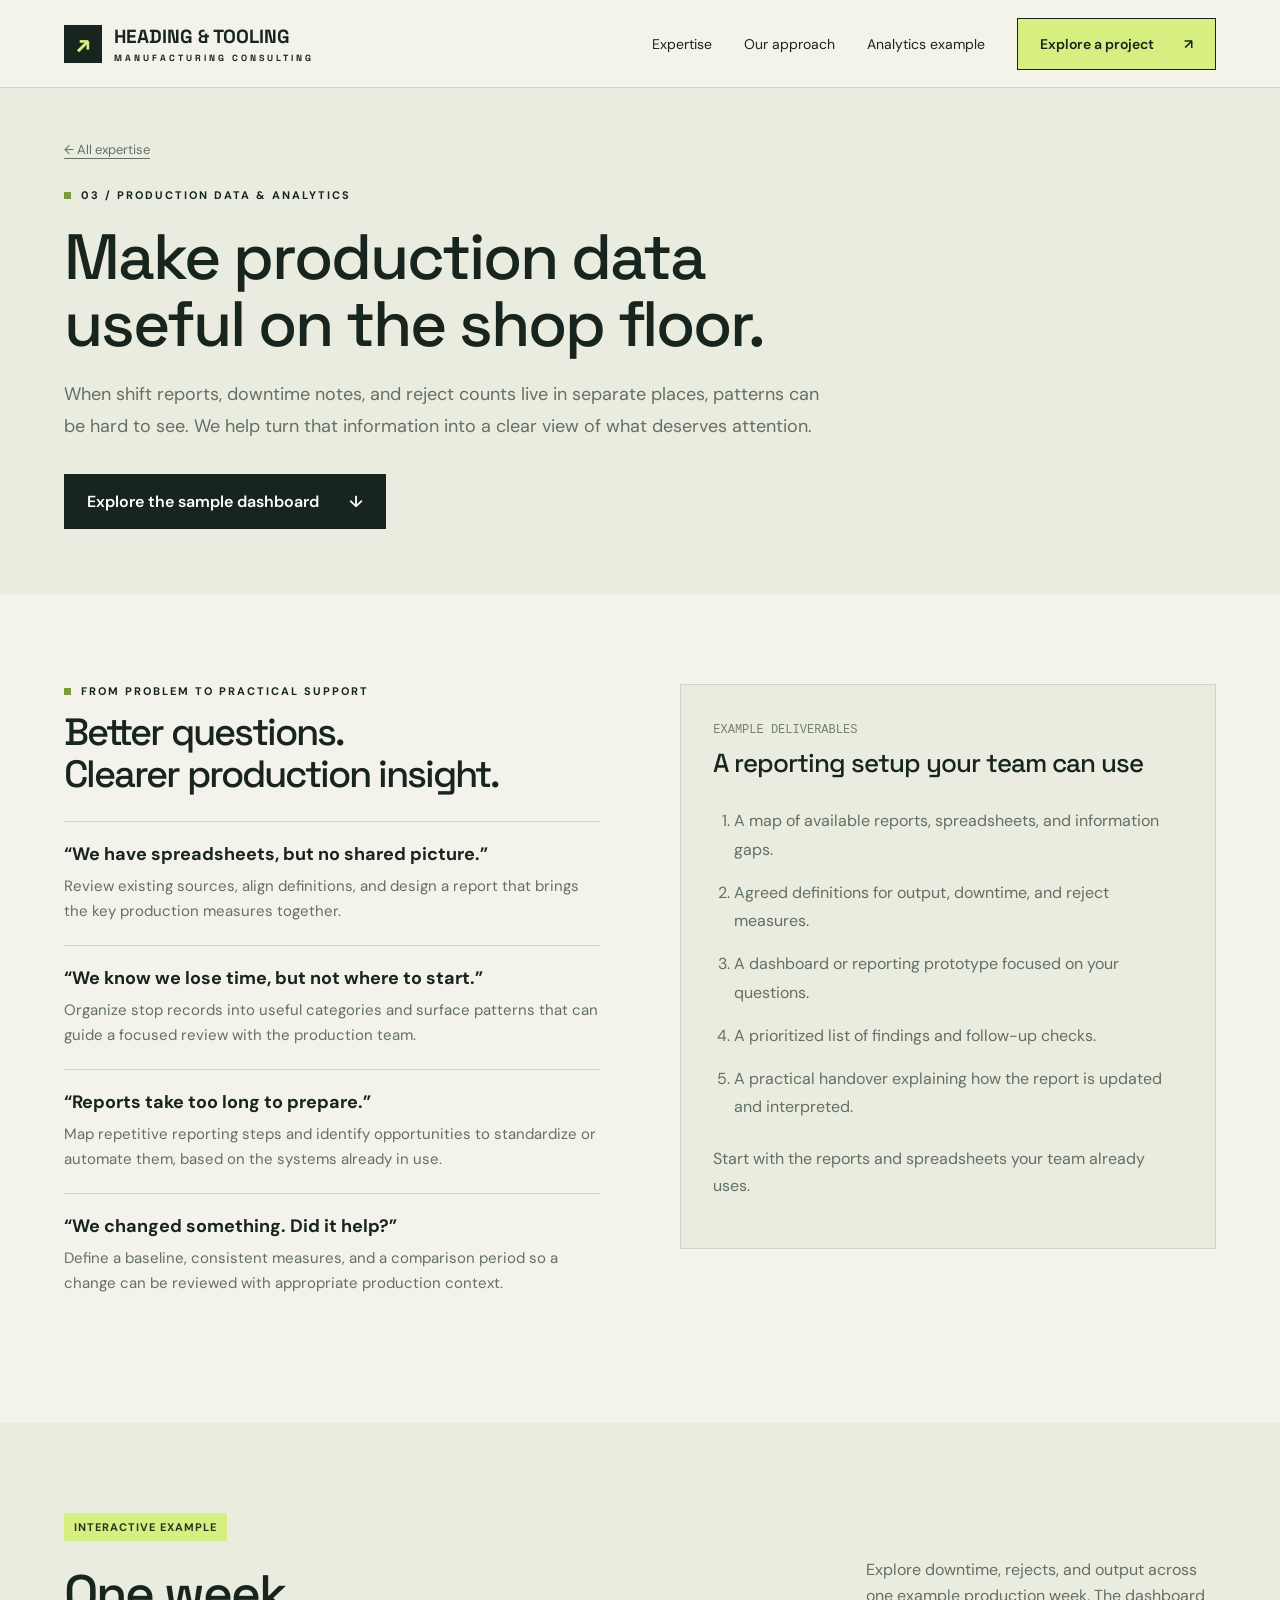
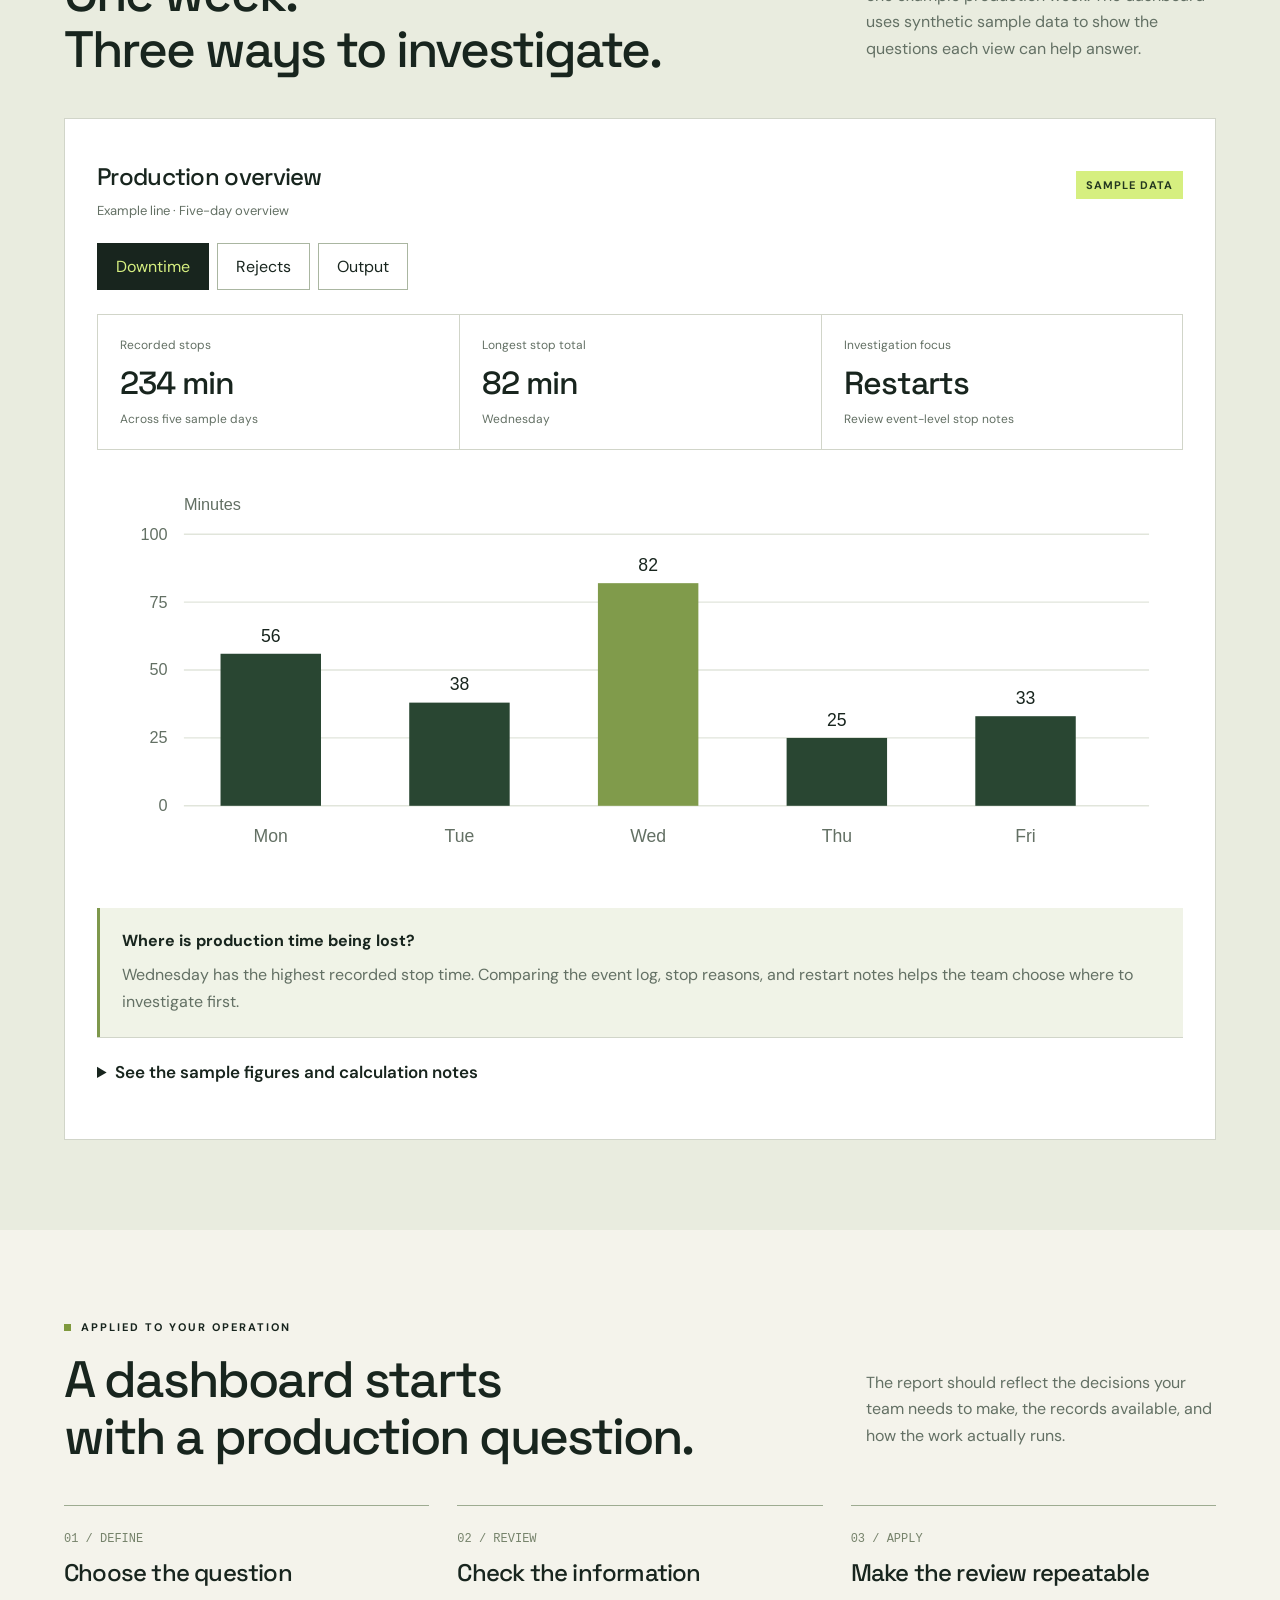
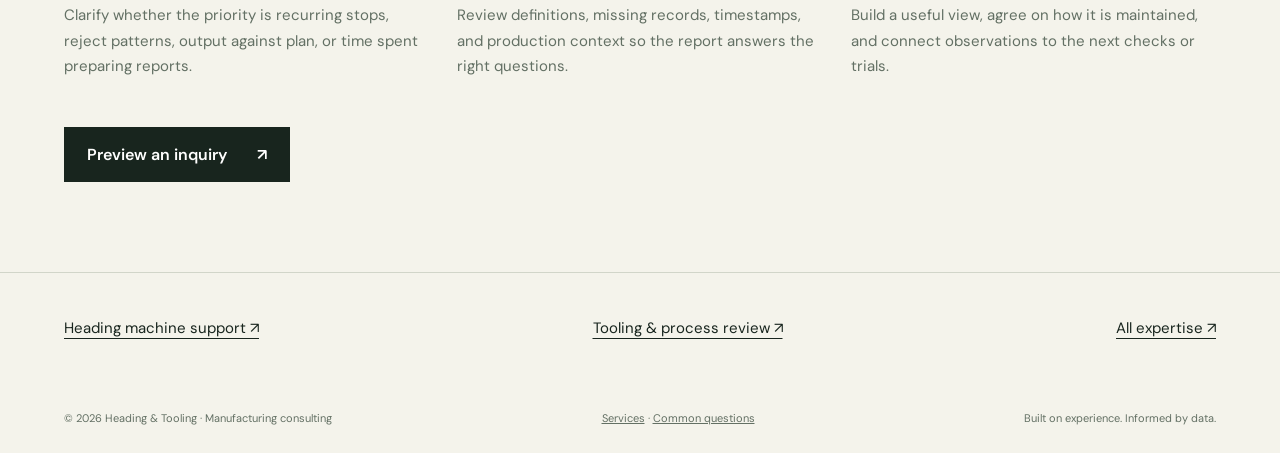
==== commit c8b18890: "Simplify marketing copy and remove repetitive disclaimers" ====
--- a/data-analytics.html
+++ b/data-analytics.html
@@ -1,4 +1,4 @@
 <!doctype html>
 <html lang="en"><head><meta charset="utf-8"><meta name="viewport" content="width=device-width, initial-scale=1">
 <title>Production data & analytics | Heading &amp; Tooling</title><meta name="description" content="See how downtime, rejects, and production output can become clearer investigation priorities. Explore a fictional interactive dashboard.">
-<link rel="canonical" href="https://andmedina.github.io/heading-tooling-consulting/data-analytics.html"><meta property="og:type" content="website"><meta property="og:title" content="Production data & analytics | Heading &amp; Tooling"><meta property="og:description" content="See how downtime, rejects, and production output can become clearer investigation priorities. Explore a fictional interactive dashboard."><meta property="og:url" content="https://andmedina.github.io/heading-tooling-consulting/data-analytics.html"><meta property="og:image" content="https://andmedina.github.io/heading-tooling-consulting/assets/share-card.png"><meta property="og:image:width" content="1200"><meta property="og:image:height" content="630"><meta property="og:image:alt" content="Heading and Tooling: manufacturing consulting for fastener production"><meta name="twitter:card" content="summary_large_image"><meta name="theme-color" content="#18251e"><link rel="icon" type="image/svg+xml" href="assets/favicon.svg"><link rel="stylesheet" href="assets/site.css"></head><body><a class="skip-link" href="#main">Skip to content</a><header><a class="brand" href="index.html" aria-label="Heading and Tooling home"><span class="mark" aria-hidden="true">↗</span><span>HEADING &amp; TOOLING<span style="display:block;font-size:9px;letter-spacing:3px;margin-top:3px">MANUFACTURING CONSULTING</span></span></a><nav aria-label="Main navigation"><a href="index.html#services">Expertise</a><a href="index.html#approach">Our approach</a><a href="data-analytics.html">Analytics example</a><a class="button" href="index.html#contact">Explore a project <span aria-hidden="true">↗</span></a></nav></header><main id="main"><div class="detail-hero"><a class="breadcrumb" href="index.html#services">← All expertise</a><div class="eyebrow">03 / Production data &amp; analytics</div><h1>Make production data<br>useful on the shop floor.</h1><p class="lead">When shift reports, downtime notes, and reject counts live in separate places, patterns can be hard to see. We help turn that information into a clear view of what deserves attention.</p><a class="button dark" href="#dashboard">Explore the sample dashboard <span aria-hidden="true">↓</span></a></div><section><div class="detail-grid"><div><div class="eyebrow">From problem to practical support</div><h2>Better questions.<br>Clearer production insight.</h2><ul class="problem-list"><li><strong>“We have spreadsheets, but no shared picture.”</strong><span>Review existing sources, align definitions, and design a report that brings the key production measures together.</span></li><li><strong>“We know we lose time, but not where to start.”</strong><span>Organize stop records into useful categories and surface patterns that can guide a focused review with the production team.</span></li><li><strong>“Reports take too long to prepare.”</strong><span>Map repetitive reporting steps and identify opportunities to standardize or automate them, based on the systems already in use.</span></li><li><strong>“We changed something. Did it help?”</strong><span>Define a baseline, consistent measures, and a comparison period so a change can be reviewed with appropriate production context.</span></li></ul></div><aside class="deliverable"><span class="num">EXAMPLE DELIVERABLES</span><h3>A reporting setup your team can use</h3><ol><li>A map of available reports, spreadsheets, and information gaps.</li><li>Agreed definitions for output, downtime, and reject measures.</li><li>A dashboard or reporting prototype focused on your questions.</li><li>A prioritized list of findings and follow-up checks.</li><li>A practical handover explaining how the report is updated and interpreted.</li></ol><p class="section-note">Start with existing records. A new database is not a prerequisite for an initial review.</p></aside></div></section><section class="example" id="dashboard"><span class="badge">Interactive example · Fictional data</span><div class="section-top"><div><h2>One week.<br>Three ways to investigate.</h2></div><p>Switch views to explore the same sample production week. These are made-up figures for one example line, not client data or achieved results.</p></div><div class="dashboard"><div class="dashboard-top"><div><h3>Production overview</h3><p>Example line · Five sample days · No live connection</p></div><span class="badge">Demonstration only</span></div><div class="metric-buttons" role="group" aria-label="Choose a production metric"><button id="button-downtime" aria-pressed="true" aria-controls="panel-downtime" data-metric="downtime">Downtime</button><button id="button-quality" aria-pressed="false" aria-controls="panel-quality" data-metric="quality">Rejects</button><button id="button-output" aria-pressed="false" aria-controls="panel-output" data-metric="output">Output</button></div><div id="panel-downtime" class="metric-panel" role="region" aria-labelledby="button-downtime" ><div class="metrics"><div class="metric"><span>Recorded stops</span><strong>234 min</strong><small>Across five sample days</small></div><div class="metric"><span>Longest stop total</span><strong>82 min</strong><small>Wednesday</small></div><div class="metric"><span>Investigation focus</span><strong>Restarts</strong><small>Review event-level stop notes</small></div></div><svg class="chart" viewBox="0 0 800 300" xmlns="http://www.w3.org/2000/svg" role="img" aria-label="Fictional daily downtime: Monday 56, Tuesday 38, Wednesday 82, Thursday 25, Friday 33 minutes."><title>Fictional daily downtime: Monday 56, Tuesday 38, Wednesday 82, Thursday 25, Friday 33 minutes.</title><path d="M64 240H775" stroke="#e1e5db"/><text x="52" y="244" text-anchor="end" font-family="Arial" font-size="12" fill="#637064">0</text><path d="M64 190H775" stroke="#e1e5db"/><text x="52" y="194" text-anchor="end" font-family="Arial" font-size="12" fill="#637064">25</text><path d="M64 140H775" stroke="#e1e5db"/><text x="52" y="144" text-anchor="end" font-family="Arial" font-size="12" fill="#637064">50</text><path d="M64 90H775" stroke="#e1e5db"/><text x="52" y="94" text-anchor="end" font-family="Arial" font-size="12" fill="#637064">75</text><path d="M64 40H775" stroke="#e1e5db"/><text x="52" y="44" text-anchor="end" font-family="Arial" font-size="12" fill="#637064">100</text><rect x="91" y="128.00" width="74" height="112.00" fill="#294632"/><text x="128" y="119.00" text-anchor="middle" font-family="Arial" font-size="13" fill="#18251e">56</text><text x="128" y="267" text-anchor="middle" font-family="Arial" font-size="13" fill="#637064">Mon</text><rect x="230" y="164.00" width="74" height="76.00" fill="#294632"/><text x="267" y="155.00" text-anchor="middle" font-family="Arial" font-size="13" fill="#18251e">38</text><text x="267" y="267" text-anchor="middle" font-family="Arial" font-size="13" fill="#637064">Tue</text><rect x="369" y="76.00" width="74" height="164.00" fill="#809b4b"/><text x="406" y="67.00" text-anchor="middle" font-family="Arial" font-size="13" fill="#18251e">82</text><text x="406" y="267" text-anchor="middle" font-family="Arial" font-size="13" fill="#637064">Wed</text><rect x="508" y="190.00" width="74" height="50.00" fill="#294632"/><text x="545" y="181.00" text-anchor="middle" font-family="Arial" font-size="13" fill="#18251e">25</text><text x="545" y="267" text-anchor="middle" font-family="Arial" font-size="13" fill="#637064">Thu</text><rect x="647" y="174.00" width="74" height="66.00" fill="#294632"/><text x="684" y="165.00" text-anchor="middle" font-family="Arial" font-size="13" fill="#18251e">33</text><text x="684" y="267" text-anchor="middle" font-family="Arial" font-size="13" fill="#637064">Fri</text><text x="64" y="22" font-family="Arial" font-size="12" fill="#637064">Minutes</text></svg><div class="insight"><h4>Where is production time being lost?</h4><p>Wednesday has the highest recorded stop time. Compare the event log, stop reasons, and restart notes before deciding what to investigate. A daily total alone does not reveal the cause.</p></div></div><div id="panel-quality" class="metric-panel" role="region" aria-labelledby="button-quality" hidden><div class="metrics"><div class="metric"><span>Rejected units</span><strong>1,917</strong><small>Out of 108,600 produced</small></div><div class="metric"><span>Overall rejection rate</span><strong>1.77%</strong><small>Rejected units ÷ produced units</small></div><div class="metric"><span>Highest daily rate</span><strong>3.0%</strong><small>Wednesday</small></div></div><svg class="chart" viewBox="0 0 800 300" xmlns="http://www.w3.org/2000/svg" role="img" aria-label="Fictional daily rejection rates: Monday 2.0%, Tuesday 1.5%, Wednesday 3.0%, Thursday 1.0%, Friday 1.5%."><title>Fictional daily rejection rates: Monday 2.0%, Tuesday 1.5%, Wednesday 3.0%, Thursday 1.0%, Friday 1.5%.</title><path d="M64 240H775" stroke="#e1e5db"/><text x="52" y="244" text-anchor="end" font-family="Arial" font-size="12" fill="#637064">0</text><path d="M64 190H775" stroke="#e1e5db"/><text x="52" y="194" text-anchor="end" font-family="Arial" font-size="12" fill="#637064">1</text><path d="M64 140H775" stroke="#e1e5db"/><text x="52" y="144" text-anchor="end" font-family="Arial" font-size="12" fill="#637064">2</text><path d="M64 90H775" stroke="#e1e5db"/><text x="52" y="94" text-anchor="end" font-family="Arial" font-size="12" fill="#637064">3</text><path d="M64 40H775" stroke="#e1e5db"/><text x="52" y="44" text-anchor="end" font-family="Arial" font-size="12" fill="#637064">4</text><rect x="91" y="140.00" width="74" height="100.00" fill="#294632"/><text x="128" y="131.00" text-anchor="middle" font-family="Arial" font-size="13" fill="#18251e">2.0%</text><text x="128" y="267" text-anchor="middle" font-family="Arial" font-size="13" fill="#637064">Mon</text><rect x="230" y="165.11" width="74" height="74.89" fill="#294632"/><text x="267" y="156.11" text-anchor="middle" font-family="Arial" font-size="13" fill="#18251e">1.5%</text><text x="267" y="267" text-anchor="middle" font-family="Arial" font-size="13" fill="#637064">Tue</text><rect x="369" y="90.00" width="74" height="150.00" fill="#809b4b"/><text x="406" y="81.00" text-anchor="middle" font-family="Arial" font-size="13" fill="#18251e">3.0%</text><text x="406" y="267" text-anchor="middle" font-family="Arial" font-size="13" fill="#637064">Wed</text><rect x="508" y="190.00" width="74" height="50.00" fill="#294632"/><text x="545" y="181.00" text-anchor="middle" font-family="Arial" font-size="13" fill="#18251e">1.0%</text><text x="545" y="267" text-anchor="middle" font-family="Arial" font-size="13" fill="#637064">Thu</text><rect x="647" y="164.89" width="74" height="75.11" fill="#294632"/><text x="684" y="155.89" text-anchor="middle" font-family="Arial" font-size="13" fill="#18251e">1.5%</text><text x="684" y="267" text-anchor="middle" font-family="Arial" font-size="13" fill="#637064">Fri</text><text x="64" y="22" font-family="Arial" font-size="12" fill="#637064">%</text></svg><div class="insight"><h4>Which runs need a closer quality review?</h4><p>The highest rejection rate occurs on the same sample day as the longest stops. That is a useful investigation lead, not proof that one caused the other. Check part mix, defect categories, and inspection consistency.</p></div></div><div id="panel-output" class="metric-panel" role="region" aria-labelledby="button-output" hidden><div class="metrics"><div class="metric"><span>Produced units</span><strong>108,600</strong><small>Includes rejected units</small></div><div class="metric"><span>Plan attainment</span><strong>90.5%</strong><small>Against 120,000 planned units</small></div><div class="metric"><span>Gap to plan</span><strong>11,400</strong><small>Units below the sample plan</small></div></div><svg class="chart" viewBox="0 0 800 300" xmlns="http://www.w3.org/2000/svg" role="img" aria-label="Fictional daily production compared with a daily plan of 24000 units."><title>Fictional daily production compared with a daily plan of 24000 units.</title><path d="M64 240H775" stroke="#e1e5db"/><text x="52" y="244" text-anchor="end" font-family="Arial" font-size="12" fill="#637064">0k</text><path d="M64 190H775" stroke="#e1e5db"/><text x="52" y="194" text-anchor="end" font-family="Arial" font-size="12" fill="#637064">7.5k</text><path d="M64 140H775" stroke="#e1e5db"/><text x="52" y="144" text-anchor="end" font-family="Arial" font-size="12" fill="#637064">15k</text><path d="M64 90H775" stroke="#e1e5db"/><text x="52" y="94" text-anchor="end" font-family="Arial" font-size="12" fill="#637064">22.5k</text><path d="M64 40H775" stroke="#e1e5db"/><text x="52" y="44" text-anchor="end" font-family="Arial" font-size="12" fill="#637064">30k</text><rect x="91" y="98.67" width="74" height="141.33" fill="#294632"/><text x="128" y="89.67" text-anchor="middle" font-family="Arial" font-size="13" fill="#18251e">21,200</text><text x="128" y="267" text-anchor="middle" font-family="Arial" font-size="13" fill="#637064">Mon</text><rect x="230" y="92.67" width="74" height="147.33" fill="#294632"/><text x="267" y="83.67" text-anchor="middle" font-family="Arial" font-size="13" fill="#18251e">22,100</text><text x="267" y="267" text-anchor="middle" font-family="Arial" font-size="13" fill="#637064">Tue</text><rect x="369" y="108.00" width="74" height="132.00" fill="#809b4b"/><text x="406" y="99.00" text-anchor="middle" font-family="Arial" font-size="13" fill="#18251e">19,800</text><text x="406" y="267" text-anchor="middle" font-family="Arial" font-size="13" fill="#637064">Wed</text><rect x="508" y="86.67" width="74" height="153.33" fill="#294632"/><text x="545" y="77.67" text-anchor="middle" font-family="Arial" font-size="13" fill="#18251e">23,000</text><text x="545" y="267" text-anchor="middle" font-family="Arial" font-size="13" fill="#637064">Thu</text><rect x="647" y="90.00" width="74" height="150.00" fill="#294632"/><text x="684" y="81.00" text-anchor="middle" font-family="Arial" font-size="13" fill="#18251e">22,500</text><text x="684" y="267" text-anchor="middle" font-family="Arial" font-size="13" fill="#637064">Fri</text><path d="M64 80.0H775" stroke="#8a6c37" stroke-dasharray="6 5" stroke-width="2"/><text x="775" y="72.0" text-anchor="end" font-family="Arial" font-size="12" fill="#765a2b">Daily plan: 24,000</text><text x="64" y="22" font-family="Arial" font-size="12" fill="#637064">Units</text></svg><div class="insight"><h4>How does actual output compare with the plan?</h4><p>Wednesday has the largest gap to the sample daily plan. Review scheduled time, product mix, and downtime together before comparing performance. This is plan attainment, not an OEE calculation.</p></div></div><details><summary>See the sample figures and calculation notes</summary><div class="table-wrap"><table><caption>Fictional production records used in all three views</caption><thead><tr><th scope="col">Day</th><th scope="col">Produced</th><th scope="col">Rejected</th><th scope="col">Stop minutes</th><th scope="col">Planned</th></tr></thead><tbody><tr><th scope="row">Mon</th><td>21,200</td><td>424</td><td>56</td><td>24,000</td></tr><tr><th scope="row">Tue</th><td>22,100</td><td>331</td><td>38</td><td>24,000</td></tr><tr><th scope="row">Wed</th><td>19,800</td><td>594</td><td>82</td><td>24,000</td></tr><tr><th scope="row">Thu</th><td>23,000</td><td>230</td><td>25</td><td>24,000</td></tr><tr><th scope="row">Fri</th><td>22,500</td><td>338</td><td>33</td><td>24,000</td></tr></tbody></table></div><p>Rejection rate = rejected units ÷ produced units. Plan attainment = produced units ÷ planned units. Produced units include rejects; these figures do not represent good-unit output or OEE. Rates are rounded for display. No uploaded files or visitor data are used.</p></details><noscript><p>The dashboard controls require JavaScript. All sample figures remain available in the table above.</p></noscript></div></section><section><div class="section-top"><div><div class="eyebrow">From demonstration to your operation</div><h2>A dashboard starts<br>with a production question.</h2></div><p>The report should reflect the decisions your team needs to make, the records available, and how the work actually runs.</p></div><div class="example-grid"><article><span class="num">01 / DEFINE</span><h3>Choose the question</h3><p>Clarify whether the priority is recurring stops, reject patterns, output against plan, or time spent preparing reports.</p></article><article><span class="num">02 / REVIEW</span><h3>Check the information</h3><p>Review definitions, missing records, timestamps, and production context. Make limitations visible before interpreting the chart.</p></article><article><span class="num">03 / APPLY</span><h3>Make the review repeatable</h3><p>Build a useful view, agree on how it is maintained, and connect observations to the next checks or trials.</p></article></div><a class="button dark" href="index.html#contact">Preview an inquiry <span aria-hidden="true">↗</span></a></section></main><nav class="related" aria-label="Related expertise"><a href="heading-support.html">Heading machine support ↗</a><a href="tooling-review.html">Tooling &amp; process review ↗</a><a href="index.html#services">All expertise ↗</a></nav><footer><span>© 2026 Heading &amp; Tooling · Manufacturing consulting</span><span><a href="index.html#services">Services</a> · <a href="index.html#faq">Common questions</a></span><span>Built on experience. Informed by data.</span></footer><script>document.querySelectorAll('[data-metric]').forEach(button=>{button.addEventListener('click',()=>{document.querySelectorAll('[data-metric]').forEach(item=>item.setAttribute('aria-pressed',String(item===button)));document.querySelectorAll('.metric-panel').forEach(panel=>{panel.hidden=panel.id!=='panel-'+button.dataset.metric})})});</script></body></html>+<link rel="canonical" href="https://andmedina.github.io/heading-tooling-consulting/data-analytics.html"><meta property="og:type" content="website"><meta property="og:title" content="Production data & analytics | Heading &amp; Tooling"><meta property="og:description" content="See how downtime, rejects, and production output can become clearer investigation priorities. Explore a fictional interactive dashboard."><meta property="og:url" content="https://andmedina.github.io/heading-tooling-consulting/data-analytics.html"><meta property="og:image" content="https://andmedina.github.io/heading-tooling-consulting/assets/share-card.png"><meta property="og:image:width" content="1200"><meta property="og:image:height" content="630"><meta property="og:image:alt" content="Heading and Tooling: manufacturing consulting for fastener production"><meta name="twitter:card" content="summary_large_image"><meta name="theme-color" content="#18251e"><link rel="icon" type="image/svg+xml" href="assets/favicon.svg"><link rel="stylesheet" href="assets/site.css"></head><body><a class="skip-link" href="#main">Skip to content</a><header><a class="brand" href="index.html" aria-label="Heading and Tooling home"><span class="mark" aria-hidden="true">↗</span><span>HEADING &amp; TOOLING<span style="display:block;font-size:9px;letter-spacing:3px;margin-top:3px">MANUFACTURING CONSULTING</span></span></a><nav aria-label="Main navigation"><a href="index.html#services">Expertise</a><a href="index.html#approach">Our approach</a><a href="data-analytics.html">Analytics example</a><a class="button" href="index.html#contact">Explore a project <span aria-hidden="true">↗</span></a></nav></header><main id="main"><div class="detail-hero"><a class="breadcrumb" href="index.html#services">← All expertise</a><div class="eyebrow">03 / Production data &amp; analytics</div><h1>Make production data<br>useful on the shop floor.</h1><p class="lead">When shift reports, downtime notes, and reject counts live in separate places, patterns can be hard to see. We help turn that information into a clear view of what deserves attention.</p><a class="button dark" href="#dashboard">Explore the sample dashboard <span aria-hidden="true">↓</span></a></div><section><div class="detail-grid"><div><div class="eyebrow">From problem to practical support</div><h2>Better questions.<br>Clearer production insight.</h2><ul class="problem-list"><li><strong>“We have spreadsheets, but no shared picture.”</strong><span>Review existing sources, align definitions, and design a report that brings the key production measures together.</span></li><li><strong>“We know we lose time, but not where to start.”</strong><span>Organize stop records into useful categories and surface patterns that can guide a focused review with the production team.</span></li><li><strong>“Reports take too long to prepare.”</strong><span>Map repetitive reporting steps and identify opportunities to standardize or automate them, based on the systems already in use.</span></li><li><strong>“We changed something. Did it help?”</strong><span>Define a baseline, consistent measures, and a comparison period so a change can be reviewed with appropriate production context.</span></li></ul></div><aside class="deliverable"><span class="num">EXAMPLE DELIVERABLES</span><h3>A reporting setup your team can use</h3><ol><li>A map of available reports, spreadsheets, and information gaps.</li><li>Agreed definitions for output, downtime, and reject measures.</li><li>A dashboard or reporting prototype focused on your questions.</li><li>A prioritized list of findings and follow-up checks.</li><li>A practical handover explaining how the report is updated and interpreted.</li></ol><p class="section-note">Start with the reports and spreadsheets your team already uses.</p></aside></div></section><section class="example" id="dashboard"><span class="badge">Interactive example</span><div class="section-top"><div><h2>One week.<br>Three ways to investigate.</h2></div><p>Explore downtime, rejects, and output across one example production week. The dashboard uses synthetic sample data to show the questions each view can help answer.</p></div><div class="dashboard"><div class="dashboard-top"><div><h3>Production overview</h3><p>Example line · Five-day overview</p></div><span class="badge">Sample data</span></div><div class="metric-buttons" role="group" aria-label="Choose a production metric"><button id="button-downtime" aria-pressed="true" aria-controls="panel-downtime" data-metric="downtime">Downtime</button><button id="button-quality" aria-pressed="false" aria-controls="panel-quality" data-metric="quality">Rejects</button><button id="button-output" aria-pressed="false" aria-controls="panel-output" data-metric="output">Output</button></div><div id="panel-downtime" class="metric-panel" role="region" aria-labelledby="button-downtime" ><div class="metrics"><div class="metric"><span>Recorded stops</span><strong>234 min</strong><small>Across five sample days</small></div><div class="metric"><span>Longest stop total</span><strong>82 min</strong><small>Wednesday</small></div><div class="metric"><span>Investigation focus</span><strong>Restarts</strong><small>Review event-level stop notes</small></div></div><svg class="chart" viewBox="0 0 800 300" xmlns="http://www.w3.org/2000/svg" role="img" aria-label="Sample daily downtime: Monday 56, Tuesday 38, Wednesday 82, Thursday 25, Friday 33 minutes."><title>Sample daily downtime: Monday 56, Tuesday 38, Wednesday 82, Thursday 25, Friday 33 minutes.</title><path d="M64 240H775" stroke="#e1e5db"/><text x="52" y="244" text-anchor="end" font-family="Arial" font-size="12" fill="#637064">0</text><path d="M64 190H775" stroke="#e1e5db"/><text x="52" y="194" text-anchor="end" font-family="Arial" font-size="12" fill="#637064">25</text><path d="M64 140H775" stroke="#e1e5db"/><text x="52" y="144" text-anchor="end" font-family="Arial" font-size="12" fill="#637064">50</text><path d="M64 90H775" stroke="#e1e5db"/><text x="52" y="94" text-anchor="end" font-family="Arial" font-size="12" fill="#637064">75</text><path d="M64 40H775" stroke="#e1e5db"/><text x="52" y="44" text-anchor="end" font-family="Arial" font-size="12" fill="#637064">100</text><rect x="91" y="128.00" width="74" height="112.00" fill="#294632"/><text x="128" y="119.00" text-anchor="middle" font-family="Arial" font-size="13" fill="#18251e">56</text><text x="128" y="267" text-anchor="middle" font-family="Arial" font-size="13" fill="#637064">Mon</text><rect x="230" y="164.00" width="74" height="76.00" fill="#294632"/><text x="267" y="155.00" text-anchor="middle" font-family="Arial" font-size="13" fill="#18251e">38</text><text x="267" y="267" text-anchor="middle" font-family="Arial" font-size="13" fill="#637064">Tue</text><rect x="369" y="76.00" width="74" height="164.00" fill="#809b4b"/><text x="406" y="67.00" text-anchor="middle" font-family="Arial" font-size="13" fill="#18251e">82</text><text x="406" y="267" text-anchor="middle" font-family="Arial" font-size="13" fill="#637064">Wed</text><rect x="508" y="190.00" width="74" height="50.00" fill="#294632"/><text x="545" y="181.00" text-anchor="middle" font-family="Arial" font-size="13" fill="#18251e">25</text><text x="545" y="267" text-anchor="middle" font-family="Arial" font-size="13" fill="#637064">Thu</text><rect x="647" y="174.00" width="74" height="66.00" fill="#294632"/><text x="684" y="165.00" text-anchor="middle" font-family="Arial" font-size="13" fill="#18251e">33</text><text x="684" y="267" text-anchor="middle" font-family="Arial" font-size="13" fill="#637064">Fri</text><text x="64" y="22" font-family="Arial" font-size="12" fill="#637064">Minutes</text></svg><div class="insight"><h4>Where is production time being lost?</h4><p>Wednesday has the highest recorded stop time. Comparing the event log, stop reasons, and restart notes helps the team choose where to investigate first.</p></div></div><div id="panel-quality" class="metric-panel" role="region" aria-labelledby="button-quality" hidden><div class="metrics"><div class="metric"><span>Rejected units</span><strong>1,917</strong><small>Out of 108,600 produced</small></div><div class="metric"><span>Overall rejection rate</span><strong>1.77%</strong><small>Rejected units ÷ produced units</small></div><div class="metric"><span>Highest daily rate</span><strong>3.0%</strong><small>Wednesday</small></div></div><svg class="chart" viewBox="0 0 800 300" xmlns="http://www.w3.org/2000/svg" role="img" aria-label="Sample daily rejection rates: Monday 2.0%, Tuesday 1.5%, Wednesday 3.0%, Thursday 1.0%, Friday 1.5%."><title>Sample daily rejection rates: Monday 2.0%, Tuesday 1.5%, Wednesday 3.0%, Thursday 1.0%, Friday 1.5%.</title><path d="M64 240H775" stroke="#e1e5db"/><text x="52" y="244" text-anchor="end" font-family="Arial" font-size="12" fill="#637064">0</text><path d="M64 190H775" stroke="#e1e5db"/><text x="52" y="194" text-anchor="end" font-family="Arial" font-size="12" fill="#637064">1</text><path d="M64 140H775" stroke="#e1e5db"/><text x="52" y="144" text-anchor="end" font-family="Arial" font-size="12" fill="#637064">2</text><path d="M64 90H775" stroke="#e1e5db"/><text x="52" y="94" text-anchor="end" font-family="Arial" font-size="12" fill="#637064">3</text><path d="M64 40H775" stroke="#e1e5db"/><text x="52" y="44" text-anchor="end" font-family="Arial" font-size="12" fill="#637064">4</text><rect x="91" y="140.00" width="74" height="100.00" fill="#294632"/><text x="128" y="131.00" text-anchor="middle" font-family="Arial" font-size="13" fill="#18251e">2.0%</text><text x="128" y="267" text-anchor="middle" font-family="Arial" font-size="13" fill="#637064">Mon</text><rect x="230" y="165.11" width="74" height="74.89" fill="#294632"/><text x="267" y="156.11" text-anchor="middle" font-family="Arial" font-size="13" fill="#18251e">1.5%</text><text x="267" y="267" text-anchor="middle" font-family="Arial" font-size="13" fill="#637064">Tue</text><rect x="369" y="90.00" width="74" height="150.00" fill="#809b4b"/><text x="406" y="81.00" text-anchor="middle" font-family="Arial" font-size="13" fill="#18251e">3.0%</text><text x="406" y="267" text-anchor="middle" font-family="Arial" font-size="13" fill="#637064">Wed</text><rect x="508" y="190.00" width="74" height="50.00" fill="#294632"/><text x="545" y="181.00" text-anchor="middle" font-family="Arial" font-size="13" fill="#18251e">1.0%</text><text x="545" y="267" text-anchor="middle" font-family="Arial" font-size="13" fill="#637064">Thu</text><rect x="647" y="164.89" width="74" height="75.11" fill="#294632"/><text x="684" y="155.89" text-anchor="middle" font-family="Arial" font-size="13" fill="#18251e">1.5%</text><text x="684" y="267" text-anchor="middle" font-family="Arial" font-size="13" fill="#637064">Fri</text><text x="64" y="22" font-family="Arial" font-size="12" fill="#637064">%</text></svg><div class="insight"><h4>Which runs need a closer quality review?</h4><p>The highest rejection rate coincides with the longest stops. Review part mix, defect categories, and inspection consistency to understand whether those patterns are related.</p></div></div><div id="panel-output" class="metric-panel" role="region" aria-labelledby="button-output" hidden><div class="metrics"><div class="metric"><span>Produced units</span><strong>108,600</strong><small>Includes rejected units</small></div><div class="metric"><span>Plan attainment</span><strong>90.5%</strong><small>Against 120,000 planned units</small></div><div class="metric"><span>Gap to plan</span><strong>11,400</strong><small>Units below the sample plan</small></div></div><svg class="chart" viewBox="0 0 800 300" xmlns="http://www.w3.org/2000/svg" role="img" aria-label="Sample daily production compared with a daily plan of 24000 units."><title>Sample daily production compared with a daily plan of 24000 units.</title><path d="M64 240H775" stroke="#e1e5db"/><text x="52" y="244" text-anchor="end" font-family="Arial" font-size="12" fill="#637064">0k</text><path d="M64 190H775" stroke="#e1e5db"/><text x="52" y="194" text-anchor="end" font-family="Arial" font-size="12" fill="#637064">7.5k</text><path d="M64 140H775" stroke="#e1e5db"/><text x="52" y="144" text-anchor="end" font-family="Arial" font-size="12" fill="#637064">15k</text><path d="M64 90H775" stroke="#e1e5db"/><text x="52" y="94" text-anchor="end" font-family="Arial" font-size="12" fill="#637064">22.5k</text><path d="M64 40H775" stroke="#e1e5db"/><text x="52" y="44" text-anchor="end" font-family="Arial" font-size="12" fill="#637064">30k</text><rect x="91" y="98.67" width="74" height="141.33" fill="#294632"/><text x="128" y="89.67" text-anchor="middle" font-family="Arial" font-size="13" fill="#18251e">21,200</text><text x="128" y="267" text-anchor="middle" font-family="Arial" font-size="13" fill="#637064">Mon</text><rect x="230" y="92.67" width="74" height="147.33" fill="#294632"/><text x="267" y="83.67" text-anchor="middle" font-family="Arial" font-size="13" fill="#18251e">22,100</text><text x="267" y="267" text-anchor="middle" font-family="Arial" font-size="13" fill="#637064">Tue</text><rect x="369" y="108.00" width="74" height="132.00" fill="#809b4b"/><text x="406" y="99.00" text-anchor="middle" font-family="Arial" font-size="13" fill="#18251e">19,800</text><text x="406" y="267" text-anchor="middle" font-family="Arial" font-size="13" fill="#637064">Wed</text><rect x="508" y="86.67" width="74" height="153.33" fill="#294632"/><text x="545" y="77.67" text-anchor="middle" font-family="Arial" font-size="13" fill="#18251e">23,000</text><text x="545" y="267" text-anchor="middle" font-family="Arial" font-size="13" fill="#637064">Thu</text><rect x="647" y="90.00" width="74" height="150.00" fill="#294632"/><text x="684" y="81.00" text-anchor="middle" font-family="Arial" font-size="13" fill="#18251e">22,500</text><text x="684" y="267" text-anchor="middle" font-family="Arial" font-size="13" fill="#637064">Fri</text><path d="M64 80.0H775" stroke="#8a6c37" stroke-dasharray="6 5" stroke-width="2"/><text x="775" y="72.0" text-anchor="end" font-family="Arial" font-size="12" fill="#765a2b">Daily plan: 24,000</text><text x="64" y="22" font-family="Arial" font-size="12" fill="#637064">Units</text></svg><div class="insight"><h4>How does actual output compare with the plan?</h4><p>Wednesday has the largest gap to the daily plan. Reviewing scheduled time, product mix, and downtime together helps the team put that gap in context.</p></div></div><details><summary>See the sample figures and calculation notes</summary><div class="table-wrap"><table><caption>Sample production records used in all three views</caption><thead><tr><th scope="col">Day</th><th scope="col">Produced</th><th scope="col">Rejected</th><th scope="col">Stop minutes</th><th scope="col">Planned</th></tr></thead><tbody><tr><th scope="row">Mon</th><td>21,200</td><td>424</td><td>56</td><td>24,000</td></tr><tr><th scope="row">Tue</th><td>22,100</td><td>331</td><td>38</td><td>24,000</td></tr><tr><th scope="row">Wed</th><td>19,800</td><td>594</td><td>82</td><td>24,000</td></tr><tr><th scope="row">Thu</th><td>23,000</td><td>230</td><td>25</td><td>24,000</td></tr><tr><th scope="row">Fri</th><td>22,500</td><td>338</td><td>33</td><td>24,000</td></tr></tbody></table></div><p>Rejection rate = rejected units ÷ produced units. Plan attainment = produced units ÷ planned units. Produced units include rejects. Rates are rounded for display.</p></details><noscript><p>The dashboard controls require JavaScript. All sample figures remain available in the table above.</p></noscript></div></section><section><div class="section-top"><div><div class="eyebrow">Applied to your operation</div><h2>A dashboard starts<br>with a production question.</h2></div><p>The report should reflect the decisions your team needs to make, the records available, and how the work actually runs.</p></div><div class="example-grid"><article><span class="num">01 / DEFINE</span><h3>Choose the question</h3><p>Clarify whether the priority is recurring stops, reject patterns, output against plan, or time spent preparing reports.</p></article><article><span class="num">02 / REVIEW</span><h3>Check the information</h3><p>Review definitions, missing records, timestamps, and production context so the report answers the right questions.</p></article><article><span class="num">03 / APPLY</span><h3>Make the review repeatable</h3><p>Build a useful view, agree on how it is maintained, and connect observations to the next checks or trials.</p></article></div><a class="button dark" href="index.html#contact">Preview an inquiry <span aria-hidden="true">↗</span></a></section></main><nav class="related" aria-label="Related expertise"><a href="heading-support.html">Heading machine support ↗</a><a href="tooling-review.html">Tooling &amp; process review ↗</a><a href="index.html#services">All expertise ↗</a></nav><footer><span>© 2026 Heading &amp; Tooling · Manufacturing consulting</span><span><a href="index.html#services">Services</a> · <a href="index.html#faq">Common questions</a></span><span>Built on experience. Informed by data.</span></footer><script>document.querySelectorAll('[data-metric]').forEach(button=>{button.addEventListener('click',()=>{document.querySelectorAll('[data-metric]').forEach(item=>item.setAttribute('aria-pressed',String(item===button)));document.querySelectorAll('.metric-panel').forEach(panel=>{panel.hidden=panel.id!=='panel-'+button.dataset.metric})})});</script></body></html>
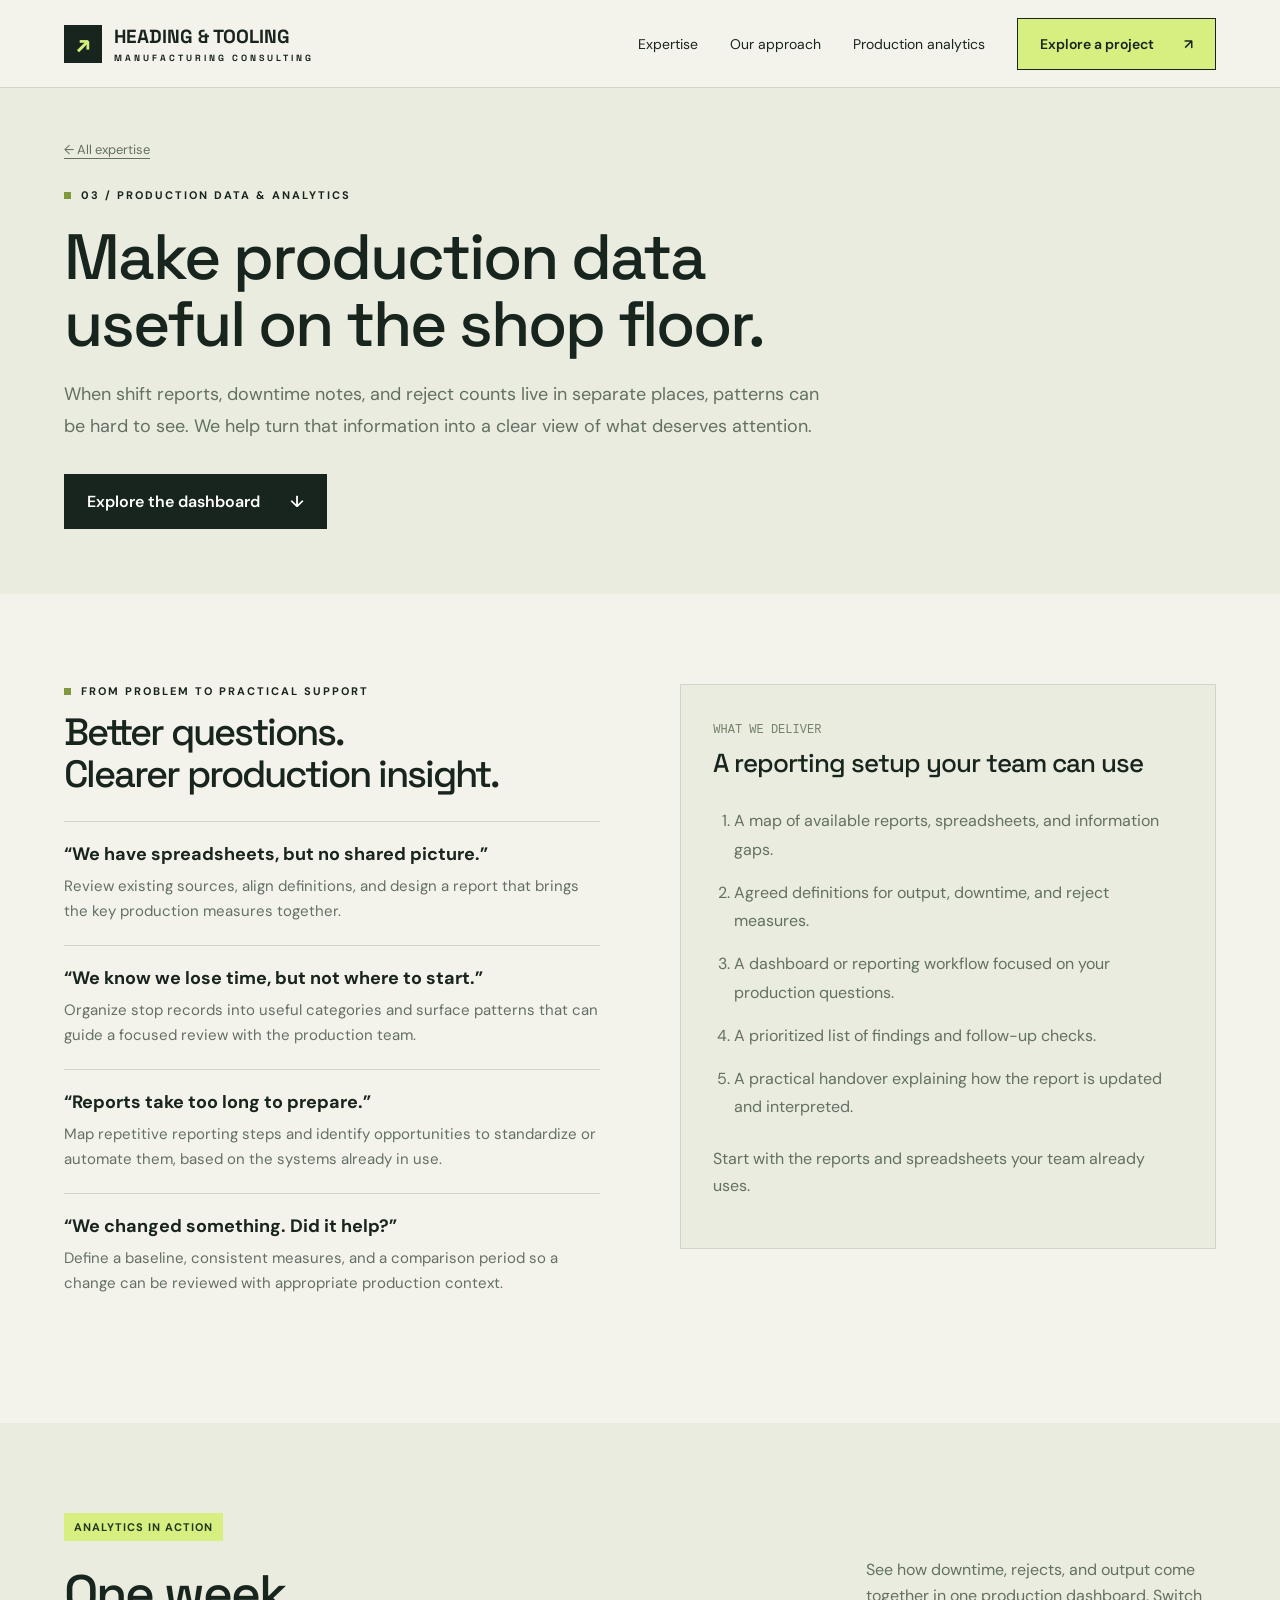
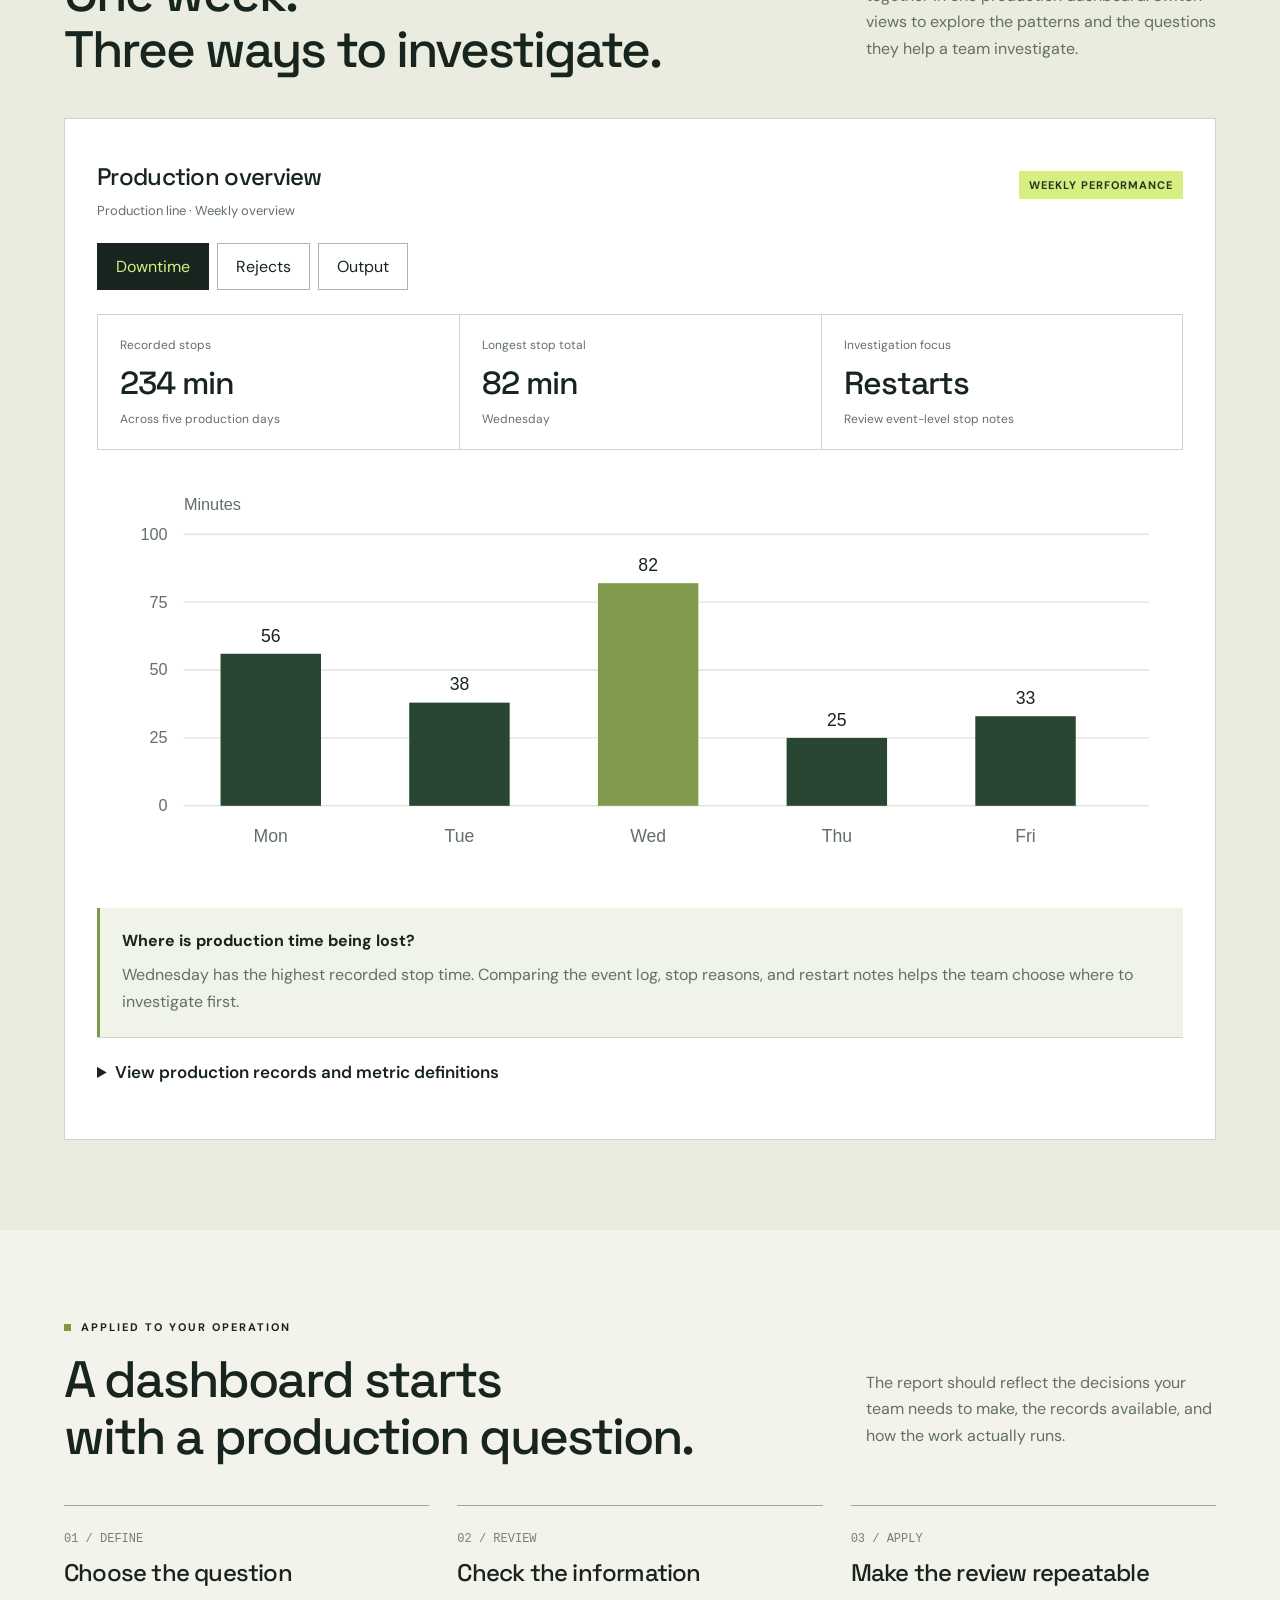
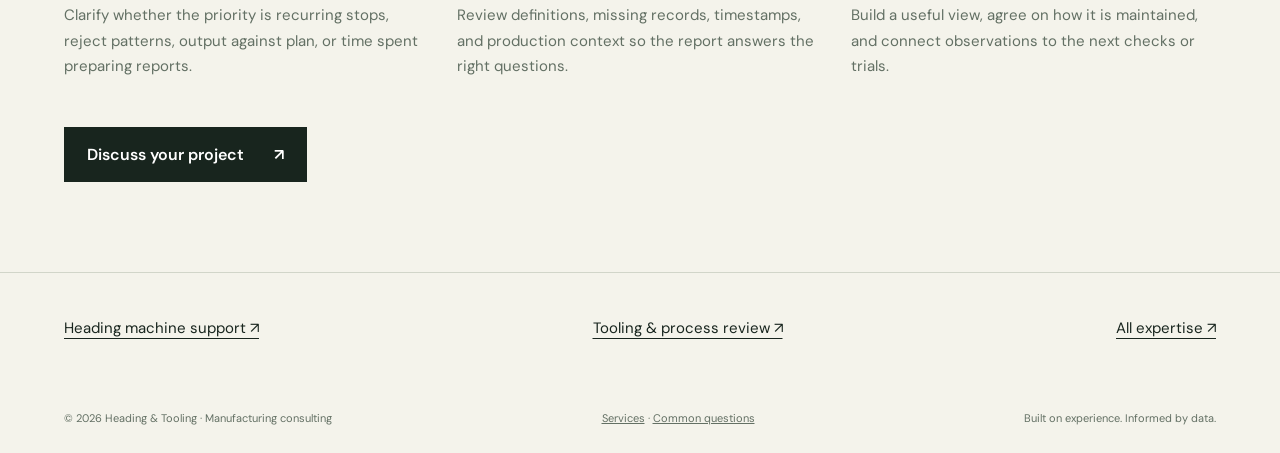
==== commit 56dfb5bd: "Polish marketing presentation and inquiry review experience" ====
--- a/data-analytics.html
+++ b/data-analytics.html
@@ -1,4 +1,4 @@
 <!doctype html>
 <html lang="en"><head><meta charset="utf-8"><meta name="viewport" content="width=device-width, initial-scale=1">
-<title>Production data & analytics | Heading &amp; Tooling</title><meta name="description" content="See how downtime, rejects, and production output can become clearer investigation priorities. Explore a fictional interactive dashboard.">
-<link rel="canonical" href="https://andmedina.github.io/heading-tooling-consulting/data-analytics.html"><meta property="og:type" content="website"><meta property="og:title" content="Production data & analytics | Heading &amp; Tooling"><meta property="og:description" content="See how downtime, rejects, and production output can become clearer investigation priorities. Explore a fictional interactive dashboard."><meta property="og:url" content="https://andmedina.github.io/heading-tooling-consulting/data-analytics.html"><meta property="og:image" content="https://andmedina.github.io/heading-tooling-consulting/assets/share-card.png"><meta property="og:image:width" content="1200"><meta property="og:image:height" content="630"><meta property="og:image:alt" content="Heading and Tooling: manufacturing consulting for fastener production"><meta name="twitter:card" content="summary_large_image"><meta name="theme-color" content="#18251e"><link rel="icon" type="image/svg+xml" href="assets/favicon.svg"><link rel="stylesheet" href="assets/site.css"></head><body><a class="skip-link" href="#main">Skip to content</a><header><a class="brand" href="index.html" aria-label="Heading and Tooling home"><span class="mark" aria-hidden="true">↗</span><span>HEADING &amp; TOOLING<span style="display:block;font-size:9px;letter-spacing:3px;margin-top:3px">MANUFACTURING CONSULTING</span></span></a><nav aria-label="Main navigation"><a href="index.html#services">Expertise</a><a href="index.html#approach">Our approach</a><a href="data-analytics.html">Analytics example</a><a class="button" href="index.html#contact">Explore a project <span aria-hidden="true">↗</span></a></nav></header><main id="main"><div class="detail-hero"><a class="breadcrumb" href="index.html#services">← All expertise</a><div class="eyebrow">03 / Production data &amp; analytics</div><h1>Make production data<br>useful on the shop floor.</h1><p class="lead">When shift reports, downtime notes, and reject counts live in separate places, patterns can be hard to see. We help turn that information into a clear view of what deserves attention.</p><a class="button dark" href="#dashboard">Explore the sample dashboard <span aria-hidden="true">↓</span></a></div><section><div class="detail-grid"><div><div class="eyebrow">From problem to practical support</div><h2>Better questions.<br>Clearer production insight.</h2><ul class="problem-list"><li><strong>“We have spreadsheets, but no shared picture.”</strong><span>Review existing sources, align definitions, and design a report that brings the key production measures together.</span></li><li><strong>“We know we lose time, but not where to start.”</strong><span>Organize stop records into useful categories and surface patterns that can guide a focused review with the production team.</span></li><li><strong>“Reports take too long to prepare.”</strong><span>Map repetitive reporting steps and identify opportunities to standardize or automate them, based on the systems already in use.</span></li><li><strong>“We changed something. Did it help?”</strong><span>Define a baseline, consistent measures, and a comparison period so a change can be reviewed with appropriate production context.</span></li></ul></div><aside class="deliverable"><span class="num">EXAMPLE DELIVERABLES</span><h3>A reporting setup your team can use</h3><ol><li>A map of available reports, spreadsheets, and information gaps.</li><li>Agreed definitions for output, downtime, and reject measures.</li><li>A dashboard or reporting prototype focused on your questions.</li><li>A prioritized list of findings and follow-up checks.</li><li>A practical handover explaining how the report is updated and interpreted.</li></ol><p class="section-note">Start with the reports and spreadsheets your team already uses.</p></aside></div></section><section class="example" id="dashboard"><span class="badge">Interactive example</span><div class="section-top"><div><h2>One week.<br>Three ways to investigate.</h2></div><p>Explore downtime, rejects, and output across one example production week. The dashboard uses synthetic sample data to show the questions each view can help answer.</p></div><div class="dashboard"><div class="dashboard-top"><div><h3>Production overview</h3><p>Example line · Five-day overview</p></div><span class="badge">Sample data</span></div><div class="metric-buttons" role="group" aria-label="Choose a production metric"><button id="button-downtime" aria-pressed="true" aria-controls="panel-downtime" data-metric="downtime">Downtime</button><button id="button-quality" aria-pressed="false" aria-controls="panel-quality" data-metric="quality">Rejects</button><button id="button-output" aria-pressed="false" aria-controls="panel-output" data-metric="output">Output</button></div><div id="panel-downtime" class="metric-panel" role="region" aria-labelledby="button-downtime" ><div class="metrics"><div class="metric"><span>Recorded stops</span><strong>234 min</strong><small>Across five sample days</small></div><div class="metric"><span>Longest stop total</span><strong>82 min</strong><small>Wednesday</small></div><div class="metric"><span>Investigation focus</span><strong>Restarts</strong><small>Review event-level stop notes</small></div></div><svg class="chart" viewBox="0 0 800 300" xmlns="http://www.w3.org/2000/svg" role="img" aria-label="Sample daily downtime: Monday 56, Tuesday 38, Wednesday 82, Thursday 25, Friday 33 minutes."><title>Sample daily downtime: Monday 56, Tuesday 38, Wednesday 82, Thursday 25, Friday 33 minutes.</title><path d="M64 240H775" stroke="#e1e5db"/><text x="52" y="244" text-anchor="end" font-family="Arial" font-size="12" fill="#637064">0</text><path d="M64 190H775" stroke="#e1e5db"/><text x="52" y="194" text-anchor="end" font-family="Arial" font-size="12" fill="#637064">25</text><path d="M64 140H775" stroke="#e1e5db"/><text x="52" y="144" text-anchor="end" font-family="Arial" font-size="12" fill="#637064">50</text><path d="M64 90H775" stroke="#e1e5db"/><text x="52" y="94" text-anchor="end" font-family="Arial" font-size="12" fill="#637064">75</text><path d="M64 40H775" stroke="#e1e5db"/><text x="52" y="44" text-anchor="end" font-family="Arial" font-size="12" fill="#637064">100</text><rect x="91" y="128.00" width="74" height="112.00" fill="#294632"/><text x="128" y="119.00" text-anchor="middle" font-family="Arial" font-size="13" fill="#18251e">56</text><text x="128" y="267" text-anchor="middle" font-family="Arial" font-size="13" fill="#637064">Mon</text><rect x="230" y="164.00" width="74" height="76.00" fill="#294632"/><text x="267" y="155.00" text-anchor="middle" font-family="Arial" font-size="13" fill="#18251e">38</text><text x="267" y="267" text-anchor="middle" font-family="Arial" font-size="13" fill="#637064">Tue</text><rect x="369" y="76.00" width="74" height="164.00" fill="#809b4b"/><text x="406" y="67.00" text-anchor="middle" font-family="Arial" font-size="13" fill="#18251e">82</text><text x="406" y="267" text-anchor="middle" font-family="Arial" font-size="13" fill="#637064">Wed</text><rect x="508" y="190.00" width="74" height="50.00" fill="#294632"/><text x="545" y="181.00" text-anchor="middle" font-family="Arial" font-size="13" fill="#18251e">25</text><text x="545" y="267" text-anchor="middle" font-family="Arial" font-size="13" fill="#637064">Thu</text><rect x="647" y="174.00" width="74" height="66.00" fill="#294632"/><text x="684" y="165.00" text-anchor="middle" font-family="Arial" font-size="13" fill="#18251e">33</text><text x="684" y="267" text-anchor="middle" font-family="Arial" font-size="13" fill="#637064">Fri</text><text x="64" y="22" font-family="Arial" font-size="12" fill="#637064">Minutes</text></svg><div class="insight"><h4>Where is production time being lost?</h4><p>Wednesday has the highest recorded stop time. Comparing the event log, stop reasons, and restart notes helps the team choose where to investigate first.</p></div></div><div id="panel-quality" class="metric-panel" role="region" aria-labelledby="button-quality" hidden><div class="metrics"><div class="metric"><span>Rejected units</span><strong>1,917</strong><small>Out of 108,600 produced</small></div><div class="metric"><span>Overall rejection rate</span><strong>1.77%</strong><small>Rejected units ÷ produced units</small></div><div class="metric"><span>Highest daily rate</span><strong>3.0%</strong><small>Wednesday</small></div></div><svg class="chart" viewBox="0 0 800 300" xmlns="http://www.w3.org/2000/svg" role="img" aria-label="Sample daily rejection rates: Monday 2.0%, Tuesday 1.5%, Wednesday 3.0%, Thursday 1.0%, Friday 1.5%."><title>Sample daily rejection rates: Monday 2.0%, Tuesday 1.5%, Wednesday 3.0%, Thursday 1.0%, Friday 1.5%.</title><path d="M64 240H775" stroke="#e1e5db"/><text x="52" y="244" text-anchor="end" font-family="Arial" font-size="12" fill="#637064">0</text><path d="M64 190H775" stroke="#e1e5db"/><text x="52" y="194" text-anchor="end" font-family="Arial" font-size="12" fill="#637064">1</text><path d="M64 140H775" stroke="#e1e5db"/><text x="52" y="144" text-anchor="end" font-family="Arial" font-size="12" fill="#637064">2</text><path d="M64 90H775" stroke="#e1e5db"/><text x="52" y="94" text-anchor="end" font-family="Arial" font-size="12" fill="#637064">3</text><path d="M64 40H775" stroke="#e1e5db"/><text x="52" y="44" text-anchor="end" font-family="Arial" font-size="12" fill="#637064">4</text><rect x="91" y="140.00" width="74" height="100.00" fill="#294632"/><text x="128" y="131.00" text-anchor="middle" font-family="Arial" font-size="13" fill="#18251e">2.0%</text><text x="128" y="267" text-anchor="middle" font-family="Arial" font-size="13" fill="#637064">Mon</text><rect x="230" y="165.11" width="74" height="74.89" fill="#294632"/><text x="267" y="156.11" text-anchor="middle" font-family="Arial" font-size="13" fill="#18251e">1.5%</text><text x="267" y="267" text-anchor="middle" font-family="Arial" font-size="13" fill="#637064">Tue</text><rect x="369" y="90.00" width="74" height="150.00" fill="#809b4b"/><text x="406" y="81.00" text-anchor="middle" font-family="Arial" font-size="13" fill="#18251e">3.0%</text><text x="406" y="267" text-anchor="middle" font-family="Arial" font-size="13" fill="#637064">Wed</text><rect x="508" y="190.00" width="74" height="50.00" fill="#294632"/><text x="545" y="181.00" text-anchor="middle" font-family="Arial" font-size="13" fill="#18251e">1.0%</text><text x="545" y="267" text-anchor="middle" font-family="Arial" font-size="13" fill="#637064">Thu</text><rect x="647" y="164.89" width="74" height="75.11" fill="#294632"/><text x="684" y="155.89" text-anchor="middle" font-family="Arial" font-size="13" fill="#18251e">1.5%</text><text x="684" y="267" text-anchor="middle" font-family="Arial" font-size="13" fill="#637064">Fri</text><text x="64" y="22" font-family="Arial" font-size="12" fill="#637064">%</text></svg><div class="insight"><h4>Which runs need a closer quality review?</h4><p>The highest rejection rate coincides with the longest stops. Review part mix, defect categories, and inspection consistency to understand whether those patterns are related.</p></div></div><div id="panel-output" class="metric-panel" role="region" aria-labelledby="button-output" hidden><div class="metrics"><div class="metric"><span>Produced units</span><strong>108,600</strong><small>Includes rejected units</small></div><div class="metric"><span>Plan attainment</span><strong>90.5%</strong><small>Against 120,000 planned units</small></div><div class="metric"><span>Gap to plan</span><strong>11,400</strong><small>Units below the sample plan</small></div></div><svg class="chart" viewBox="0 0 800 300" xmlns="http://www.w3.org/2000/svg" role="img" aria-label="Sample daily production compared with a daily plan of 24000 units."><title>Sample daily production compared with a daily plan of 24000 units.</title><path d="M64 240H775" stroke="#e1e5db"/><text x="52" y="244" text-anchor="end" font-family="Arial" font-size="12" fill="#637064">0k</text><path d="M64 190H775" stroke="#e1e5db"/><text x="52" y="194" text-anchor="end" font-family="Arial" font-size="12" fill="#637064">7.5k</text><path d="M64 140H775" stroke="#e1e5db"/><text x="52" y="144" text-anchor="end" font-family="Arial" font-size="12" fill="#637064">15k</text><path d="M64 90H775" stroke="#e1e5db"/><text x="52" y="94" text-anchor="end" font-family="Arial" font-size="12" fill="#637064">22.5k</text><path d="M64 40H775" stroke="#e1e5db"/><text x="52" y="44" text-anchor="end" font-family="Arial" font-size="12" fill="#637064">30k</text><rect x="91" y="98.67" width="74" height="141.33" fill="#294632"/><text x="128" y="89.67" text-anchor="middle" font-family="Arial" font-size="13" fill="#18251e">21,200</text><text x="128" y="267" text-anchor="middle" font-family="Arial" font-size="13" fill="#637064">Mon</text><rect x="230" y="92.67" width="74" height="147.33" fill="#294632"/><text x="267" y="83.67" text-anchor="middle" font-family="Arial" font-size="13" fill="#18251e">22,100</text><text x="267" y="267" text-anchor="middle" font-family="Arial" font-size="13" fill="#637064">Tue</text><rect x="369" y="108.00" width="74" height="132.00" fill="#809b4b"/><text x="406" y="99.00" text-anchor="middle" font-family="Arial" font-size="13" fill="#18251e">19,800</text><text x="406" y="267" text-anchor="middle" font-family="Arial" font-size="13" fill="#637064">Wed</text><rect x="508" y="86.67" width="74" height="153.33" fill="#294632"/><text x="545" y="77.67" text-anchor="middle" font-family="Arial" font-size="13" fill="#18251e">23,000</text><text x="545" y="267" text-anchor="middle" font-family="Arial" font-size="13" fill="#637064">Thu</text><rect x="647" y="90.00" width="74" height="150.00" fill="#294632"/><text x="684" y="81.00" text-anchor="middle" font-family="Arial" font-size="13" fill="#18251e">22,500</text><text x="684" y="267" text-anchor="middle" font-family="Arial" font-size="13" fill="#637064">Fri</text><path d="M64 80.0H775" stroke="#8a6c37" stroke-dasharray="6 5" stroke-width="2"/><text x="775" y="72.0" text-anchor="end" font-family="Arial" font-size="12" fill="#765a2b">Daily plan: 24,000</text><text x="64" y="22" font-family="Arial" font-size="12" fill="#637064">Units</text></svg><div class="insight"><h4>How does actual output compare with the plan?</h4><p>Wednesday has the largest gap to the daily plan. Reviewing scheduled time, product mix, and downtime together helps the team put that gap in context.</p></div></div><details><summary>See the sample figures and calculation notes</summary><div class="table-wrap"><table><caption>Sample production records used in all three views</caption><thead><tr><th scope="col">Day</th><th scope="col">Produced</th><th scope="col">Rejected</th><th scope="col">Stop minutes</th><th scope="col">Planned</th></tr></thead><tbody><tr><th scope="row">Mon</th><td>21,200</td><td>424</td><td>56</td><td>24,000</td></tr><tr><th scope="row">Tue</th><td>22,100</td><td>331</td><td>38</td><td>24,000</td></tr><tr><th scope="row">Wed</th><td>19,800</td><td>594</td><td>82</td><td>24,000</td></tr><tr><th scope="row">Thu</th><td>23,000</td><td>230</td><td>25</td><td>24,000</td></tr><tr><th scope="row">Fri</th><td>22,500</td><td>338</td><td>33</td><td>24,000</td></tr></tbody></table></div><p>Rejection rate = rejected units ÷ produced units. Plan attainment = produced units ÷ planned units. Produced units include rejects. Rates are rounded for display.</p></details><noscript><p>The dashboard controls require JavaScript. All sample figures remain available in the table above.</p></noscript></div></section><section><div class="section-top"><div><div class="eyebrow">Applied to your operation</div><h2>A dashboard starts<br>with a production question.</h2></div><p>The report should reflect the decisions your team needs to make, the records available, and how the work actually runs.</p></div><div class="example-grid"><article><span class="num">01 / DEFINE</span><h3>Choose the question</h3><p>Clarify whether the priority is recurring stops, reject patterns, output against plan, or time spent preparing reports.</p></article><article><span class="num">02 / REVIEW</span><h3>Check the information</h3><p>Review definitions, missing records, timestamps, and production context so the report answers the right questions.</p></article><article><span class="num">03 / APPLY</span><h3>Make the review repeatable</h3><p>Build a useful view, agree on how it is maintained, and connect observations to the next checks or trials.</p></article></div><a class="button dark" href="index.html#contact">Preview an inquiry <span aria-hidden="true">↗</span></a></section></main><nav class="related" aria-label="Related expertise"><a href="heading-support.html">Heading machine support ↗</a><a href="tooling-review.html">Tooling &amp; process review ↗</a><a href="index.html#services">All expertise ↗</a></nav><footer><span>© 2026 Heading &amp; Tooling · Manufacturing consulting</span><span><a href="index.html#services">Services</a> · <a href="index.html#faq">Common questions</a></span><span>Built on experience. Informed by data.</span></footer><script>document.querySelectorAll('[data-metric]').forEach(button=>{button.addEventListener('click',()=>{document.querySelectorAll('[data-metric]').forEach(item=>item.setAttribute('aria-pressed',String(item===button)));document.querySelectorAll('.metric-panel').forEach(panel=>{panel.hidden=panel.id!=='panel-'+button.dataset.metric})})});</script></body></html>+<title>Production data & analytics | Heading &amp; Tooling</title><meta name="description" content="See how downtime, rejects, and production output can become clearer investigation priorities. Explore an interactive production dashboard.">
+<link rel="canonical" href="https://andmedina.github.io/heading-tooling-consulting/data-analytics.html"><meta property="og:type" content="website"><meta property="og:title" content="Production data & analytics | Heading &amp; Tooling"><meta property="og:description" content="See how downtime, rejects, and production output can become clearer investigation priorities. Explore an interactive production dashboard."><meta property="og:url" content="https://andmedina.github.io/heading-tooling-consulting/data-analytics.html"><meta property="og:image" content="https://andmedina.github.io/heading-tooling-consulting/assets/share-card.png"><meta property="og:image:width" content="1200"><meta property="og:image:height" content="630"><meta property="og:image:alt" content="Heading and Tooling: manufacturing consulting for fastener production"><meta name="twitter:card" content="summary_large_image"><meta name="theme-color" content="#18251e"><link rel="icon" type="image/svg+xml" href="assets/favicon.svg"><link rel="stylesheet" href="assets/site.css"></head><body><a class="skip-link" href="#main">Skip to content</a><header><a class="brand" href="index.html" aria-label="Heading and Tooling home"><span class="mark" aria-hidden="true">↗</span><span>HEADING &amp; TOOLING<span style="display:block;font-size:9px;letter-spacing:3px;margin-top:3px">MANUFACTURING CONSULTING</span></span></a><nav aria-label="Main navigation"><a href="index.html#services">Expertise</a><a href="index.html#approach">Our approach</a><a href="data-analytics.html">Production analytics</a><a class="button" href="index.html#contact">Explore a project <span aria-hidden="true">↗</span></a></nav></header><main id="main"><div class="detail-hero"><a class="breadcrumb" href="index.html#services">← All expertise</a><div class="eyebrow">03 / Production data &amp; analytics</div><h1>Make production data<br>useful on the shop floor.</h1><p class="lead">When shift reports, downtime notes, and reject counts live in separate places, patterns can be hard to see. We help turn that information into a clear view of what deserves attention.</p><a class="button dark" href="#dashboard">Explore the dashboard <span aria-hidden="true">↓</span></a></div><section><div class="detail-grid"><div><div class="eyebrow">From problem to practical support</div><h2>Better questions.<br>Clearer production insight.</h2><ul class="problem-list"><li><strong>“We have spreadsheets, but no shared picture.”</strong><span>Review existing sources, align definitions, and design a report that brings the key production measures together.</span></li><li><strong>“We know we lose time, but not where to start.”</strong><span>Organize stop records into useful categories and surface patterns that can guide a focused review with the production team.</span></li><li><strong>“Reports take too long to prepare.”</strong><span>Map repetitive reporting steps and identify opportunities to standardize or automate them, based on the systems already in use.</span></li><li><strong>“We changed something. Did it help?”</strong><span>Define a baseline, consistent measures, and a comparison period so a change can be reviewed with appropriate production context.</span></li></ul></div><aside class="deliverable"><span class="num">WHAT WE DELIVER</span><h3>A reporting setup your team can use</h3><ol><li>A map of available reports, spreadsheets, and information gaps.</li><li>Agreed definitions for output, downtime, and reject measures.</li><li>A dashboard or reporting workflow focused on your production questions.</li><li>A prioritized list of findings and follow-up checks.</li><li>A practical handover explaining how the report is updated and interpreted.</li></ol><p class="section-note">Start with the reports and spreadsheets your team already uses.</p></aside></div></section><section class="example" id="dashboard"><span class="badge">Analytics in action</span><div class="section-top"><div><h2>One week.<br>Three ways to investigate.</h2></div><p>See how downtime, rejects, and output come together in one production dashboard. Switch views to explore the patterns and the questions they help a team investigate.</p></div><!-- Presentation dashboard: synthetic production data; no live connection. --><div class="dashboard"><div class="dashboard-top"><div><h3>Production overview</h3><p>Production line · Weekly overview</p></div><span class="badge">Weekly performance</span></div><div class="metric-buttons" role="group" aria-label="Choose a production metric"><button id="button-downtime" aria-pressed="true" aria-controls="panel-downtime" data-metric="downtime">Downtime</button><button id="button-quality" aria-pressed="false" aria-controls="panel-quality" data-metric="quality">Rejects</button><button id="button-output" aria-pressed="false" aria-controls="panel-output" data-metric="output">Output</button></div><div id="panel-downtime" class="metric-panel" role="region" aria-labelledby="button-downtime" ><div class="metrics"><div class="metric"><span>Recorded stops</span><strong>234 min</strong><small>Across five production days</small></div><div class="metric"><span>Longest stop total</span><strong>82 min</strong><small>Wednesday</small></div><div class="metric"><span>Investigation focus</span><strong>Restarts</strong><small>Review event-level stop notes</small></div></div><svg class="chart" viewBox="0 0 800 300" xmlns="http://www.w3.org/2000/svg" role="img" aria-label="Daily downtime: Monday 56, Tuesday 38, Wednesday 82, Thursday 25, Friday 33 minutes."><title>Daily downtime: Monday 56, Tuesday 38, Wednesday 82, Thursday 25, Friday 33 minutes.</title><path d="M64 240H775" stroke="#e1e5db"/><text x="52" y="244" text-anchor="end" font-family="Arial" font-size="12" fill="#637064">0</text><path d="M64 190H775" stroke="#e1e5db"/><text x="52" y="194" text-anchor="end" font-family="Arial" font-size="12" fill="#637064">25</text><path d="M64 140H775" stroke="#e1e5db"/><text x="52" y="144" text-anchor="end" font-family="Arial" font-size="12" fill="#637064">50</text><path d="M64 90H775" stroke="#e1e5db"/><text x="52" y="94" text-anchor="end" font-family="Arial" font-size="12" fill="#637064">75</text><path d="M64 40H775" stroke="#e1e5db"/><text x="52" y="44" text-anchor="end" font-family="Arial" font-size="12" fill="#637064">100</text><rect x="91" y="128.00" width="74" height="112.00" fill="#294632"/><text x="128" y="119.00" text-anchor="middle" font-family="Arial" font-size="13" fill="#18251e">56</text><text x="128" y="267" text-anchor="middle" font-family="Arial" font-size="13" fill="#637064">Mon</text><rect x="230" y="164.00" width="74" height="76.00" fill="#294632"/><text x="267" y="155.00" text-anchor="middle" font-family="Arial" font-size="13" fill="#18251e">38</text><text x="267" y="267" text-anchor="middle" font-family="Arial" font-size="13" fill="#637064">Tue</text><rect x="369" y="76.00" width="74" height="164.00" fill="#809b4b"/><text x="406" y="67.00" text-anchor="middle" font-family="Arial" font-size="13" fill="#18251e">82</text><text x="406" y="267" text-anchor="middle" font-family="Arial" font-size="13" fill="#637064">Wed</text><rect x="508" y="190.00" width="74" height="50.00" fill="#294632"/><text x="545" y="181.00" text-anchor="middle" font-family="Arial" font-size="13" fill="#18251e">25</text><text x="545" y="267" text-anchor="middle" font-family="Arial" font-size="13" fill="#637064">Thu</text><rect x="647" y="174.00" width="74" height="66.00" fill="#294632"/><text x="684" y="165.00" text-anchor="middle" font-family="Arial" font-size="13" fill="#18251e">33</text><text x="684" y="267" text-anchor="middle" font-family="Arial" font-size="13" fill="#637064">Fri</text><text x="64" y="22" font-family="Arial" font-size="12" fill="#637064">Minutes</text></svg><div class="insight"><h4>Where is production time being lost?</h4><p>Wednesday has the highest recorded stop time. Comparing the event log, stop reasons, and restart notes helps the team choose where to investigate first.</p></div></div><div id="panel-quality" class="metric-panel" role="region" aria-labelledby="button-quality" hidden><div class="metrics"><div class="metric"><span>Rejected units</span><strong>1,917</strong><small>Out of 108,600 produced</small></div><div class="metric"><span>Overall rejection rate</span><strong>1.77%</strong><small>Rejected units ÷ produced units</small></div><div class="metric"><span>Highest daily rate</span><strong>3.0%</strong><small>Wednesday</small></div></div><svg class="chart" viewBox="0 0 800 300" xmlns="http://www.w3.org/2000/svg" role="img" aria-label="Daily rejection rates: Monday 2.0%, Tuesday 1.5%, Wednesday 3.0%, Thursday 1.0%, Friday 1.5%."><title>Daily rejection rates: Monday 2.0%, Tuesday 1.5%, Wednesday 3.0%, Thursday 1.0%, Friday 1.5%.</title><path d="M64 240H775" stroke="#e1e5db"/><text x="52" y="244" text-anchor="end" font-family="Arial" font-size="12" fill="#637064">0</text><path d="M64 190H775" stroke="#e1e5db"/><text x="52" y="194" text-anchor="end" font-family="Arial" font-size="12" fill="#637064">1</text><path d="M64 140H775" stroke="#e1e5db"/><text x="52" y="144" text-anchor="end" font-family="Arial" font-size="12" fill="#637064">2</text><path d="M64 90H775" stroke="#e1e5db"/><text x="52" y="94" text-anchor="end" font-family="Arial" font-size="12" fill="#637064">3</text><path d="M64 40H775" stroke="#e1e5db"/><text x="52" y="44" text-anchor="end" font-family="Arial" font-size="12" fill="#637064">4</text><rect x="91" y="140.00" width="74" height="100.00" fill="#294632"/><text x="128" y="131.00" text-anchor="middle" font-family="Arial" font-size="13" fill="#18251e">2.0%</text><text x="128" y="267" text-anchor="middle" font-family="Arial" font-size="13" fill="#637064">Mon</text><rect x="230" y="165.11" width="74" height="74.89" fill="#294632"/><text x="267" y="156.11" text-anchor="middle" font-family="Arial" font-size="13" fill="#18251e">1.5%</text><text x="267" y="267" text-anchor="middle" font-family="Arial" font-size="13" fill="#637064">Tue</text><rect x="369" y="90.00" width="74" height="150.00" fill="#809b4b"/><text x="406" y="81.00" text-anchor="middle" font-family="Arial" font-size="13" fill="#18251e">3.0%</text><text x="406" y="267" text-anchor="middle" font-family="Arial" font-size="13" fill="#637064">Wed</text><rect x="508" y="190.00" width="74" height="50.00" fill="#294632"/><text x="545" y="181.00" text-anchor="middle" font-family="Arial" font-size="13" fill="#18251e">1.0%</text><text x="545" y="267" text-anchor="middle" font-family="Arial" font-size="13" fill="#637064">Thu</text><rect x="647" y="164.89" width="74" height="75.11" fill="#294632"/><text x="684" y="155.89" text-anchor="middle" font-family="Arial" font-size="13" fill="#18251e">1.5%</text><text x="684" y="267" text-anchor="middle" font-family="Arial" font-size="13" fill="#637064">Fri</text><text x="64" y="22" font-family="Arial" font-size="12" fill="#637064">%</text></svg><div class="insight"><h4>Which runs need a closer quality review?</h4><p>The highest rejection rate coincides with the longest stops. Review part mix, defect categories, and inspection consistency to understand whether those patterns are related.</p></div></div><div id="panel-output" class="metric-panel" role="region" aria-labelledby="button-output" hidden><div class="metrics"><div class="metric"><span>Produced units</span><strong>108,600</strong><small>Includes rejected units</small></div><div class="metric"><span>Plan attainment</span><strong>90.5%</strong><small>Against 120,000 planned units</small></div><div class="metric"><span>Gap to plan</span><strong>11,400</strong><small>Units below plan</small></div></div><svg class="chart" viewBox="0 0 800 300" xmlns="http://www.w3.org/2000/svg" role="img" aria-label="Daily production compared with a daily plan of 24000 units."><title>Daily production compared with a daily plan of 24000 units.</title><path d="M64 240H775" stroke="#e1e5db"/><text x="52" y="244" text-anchor="end" font-family="Arial" font-size="12" fill="#637064">0k</text><path d="M64 190H775" stroke="#e1e5db"/><text x="52" y="194" text-anchor="end" font-family="Arial" font-size="12" fill="#637064">7.5k</text><path d="M64 140H775" stroke="#e1e5db"/><text x="52" y="144" text-anchor="end" font-family="Arial" font-size="12" fill="#637064">15k</text><path d="M64 90H775" stroke="#e1e5db"/><text x="52" y="94" text-anchor="end" font-family="Arial" font-size="12" fill="#637064">22.5k</text><path d="M64 40H775" stroke="#e1e5db"/><text x="52" y="44" text-anchor="end" font-family="Arial" font-size="12" fill="#637064">30k</text><rect x="91" y="98.67" width="74" height="141.33" fill="#294632"/><text x="128" y="89.67" text-anchor="middle" font-family="Arial" font-size="13" fill="#18251e">21,200</text><text x="128" y="267" text-anchor="middle" font-family="Arial" font-size="13" fill="#637064">Mon</text><rect x="230" y="92.67" width="74" height="147.33" fill="#294632"/><text x="267" y="83.67" text-anchor="middle" font-family="Arial" font-size="13" fill="#18251e">22,100</text><text x="267" y="267" text-anchor="middle" font-family="Arial" font-size="13" fill="#637064">Tue</text><rect x="369" y="108.00" width="74" height="132.00" fill="#809b4b"/><text x="406" y="99.00" text-anchor="middle" font-family="Arial" font-size="13" fill="#18251e">19,800</text><text x="406" y="267" text-anchor="middle" font-family="Arial" font-size="13" fill="#637064">Wed</text><rect x="508" y="86.67" width="74" height="153.33" fill="#294632"/><text x="545" y="77.67" text-anchor="middle" font-family="Arial" font-size="13" fill="#18251e">23,000</text><text x="545" y="267" text-anchor="middle" font-family="Arial" font-size="13" fill="#637064">Thu</text><rect x="647" y="90.00" width="74" height="150.00" fill="#294632"/><text x="684" y="81.00" text-anchor="middle" font-family="Arial" font-size="13" fill="#18251e">22,500</text><text x="684" y="267" text-anchor="middle" font-family="Arial" font-size="13" fill="#637064">Fri</text><path d="M64 80.0H775" stroke="#8a6c37" stroke-dasharray="6 5" stroke-width="2"/><text x="775" y="72.0" text-anchor="end" font-family="Arial" font-size="12" fill="#765a2b">Daily plan: 24,000</text><text x="64" y="22" font-family="Arial" font-size="12" fill="#637064">Units</text></svg><div class="insight"><h4>How does actual output compare with the plan?</h4><p>Wednesday has the largest gap to the daily plan. Reviewing scheduled time, product mix, and downtime together helps the team put that gap in context.</p></div></div><details><summary>View production records and metric definitions</summary><div class="table-wrap"><table><caption>Production records behind the dashboard</caption><thead><tr><th scope="col">Day</th><th scope="col">Produced</th><th scope="col">Rejected</th><th scope="col">Stop minutes</th><th scope="col">Planned</th></tr></thead><tbody><tr><th scope="row">Mon</th><td>21,200</td><td>424</td><td>56</td><td>24,000</td></tr><tr><th scope="row">Tue</th><td>22,100</td><td>331</td><td>38</td><td>24,000</td></tr><tr><th scope="row">Wed</th><td>19,800</td><td>594</td><td>82</td><td>24,000</td></tr><tr><th scope="row">Thu</th><td>23,000</td><td>230</td><td>25</td><td>24,000</td></tr><tr><th scope="row">Fri</th><td>22,500</td><td>338</td><td>33</td><td>24,000</td></tr></tbody></table></div><p>Rejection rate = rejected units ÷ produced units. Plan attainment = produced units ÷ planned units. Produced units include rejects. Rates are rounded for display.</p></details><noscript><p>View the production records in the table above.</p></noscript></div></section><section><div class="section-top"><div><div class="eyebrow">Applied to your operation</div><h2>A dashboard starts<br>with a production question.</h2></div><p>The report should reflect the decisions your team needs to make, the records available, and how the work actually runs.</p></div><div class="example-grid"><article><span class="num">01 / DEFINE</span><h3>Choose the question</h3><p>Clarify whether the priority is recurring stops, reject patterns, output against plan, or time spent preparing reports.</p></article><article><span class="num">02 / REVIEW</span><h3>Check the information</h3><p>Review definitions, missing records, timestamps, and production context so the report answers the right questions.</p></article><article><span class="num">03 / APPLY</span><h3>Make the review repeatable</h3><p>Build a useful view, agree on how it is maintained, and connect observations to the next checks or trials.</p></article></div><a class="button dark" href="index.html#contact">Discuss your project <span aria-hidden="true">↗</span></a></section></main><nav class="related" aria-label="Related expertise"><a href="heading-support.html">Heading machine support ↗</a><a href="tooling-review.html">Tooling &amp; process review ↗</a><a href="index.html#services">All expertise ↗</a></nav><footer><span>© 2026 Heading &amp; Tooling · Manufacturing consulting</span><span><a href="index.html#services">Services</a> · <a href="index.html#faq">Common questions</a></span><span>Built on experience. Informed by data.</span></footer><script>document.querySelectorAll('[data-metric]').forEach(button=>{button.addEventListener('click',()=>{document.querySelectorAll('[data-metric]').forEach(item=>item.setAttribute('aria-pressed',String(item===button)));document.querySelectorAll('.metric-panel').forEach(panel=>{panel.hidden=panel.id!=='panel-'+button.dataset.metric})})});</script></body></html>
--- a/assets/site.css
+++ b/assets/site.css
@@ -8,3 +8,5 @@
 @media(prefers-reduced-motion:reduce){html{scroll-behavior:auto}}
 
 .inquiry-preview{margin-top:20px;padding:22px;border:1px solid #99a68c;background:#f4f3eb}.inquiry-preview h3{font-size:22px;letter-spacing:-.5px;margin:0 0 16px}.inquiry-preview pre{font:14px/1.7 'DM Sans',Arial,sans-serif;white-space:pre-wrap;overflow-wrap:anywhere;margin:0;color:var(--ink)}
+
+.edit-inquiry{border:0;background:transparent;color:var(--ink);cursor:pointer;padding:0;margin-top:20px;font:600 14px 'DM Sans',Arial,sans-serif}.inquiry-preview pre{padding-bottom:4px}.inquiry-preview .text-link{display:inline-block}
